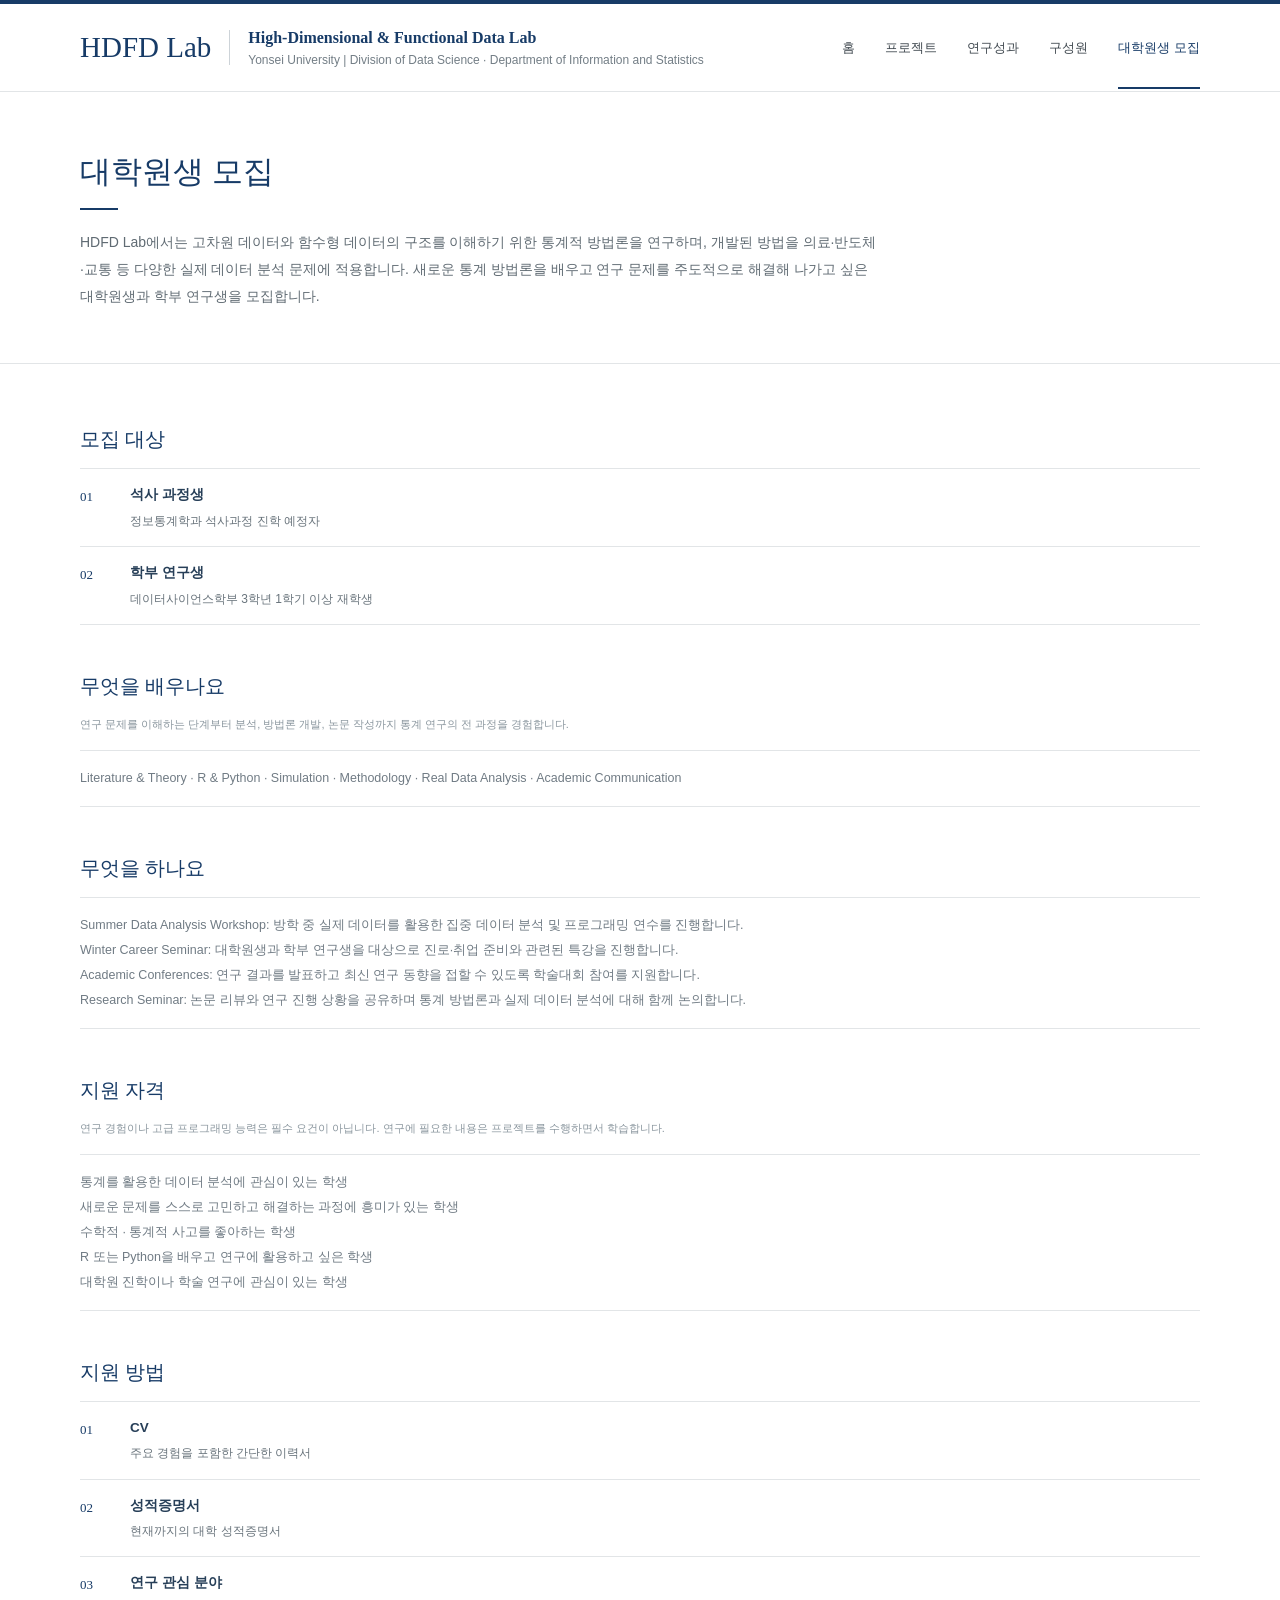
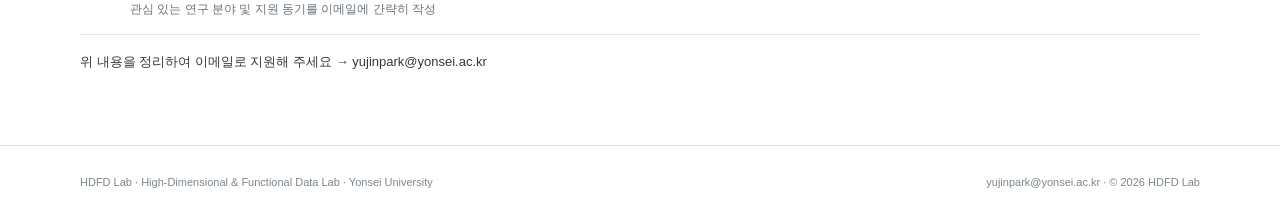
==== join.html @ 4559fbbb "Update join.html" ====
<!DOCTYPE html>
<html lang="ko">
<head>
<meta charset="UTF-8">
<meta name="viewport" content="width=device-width, initial-scale=1.0">
<title>대학원생 모집 | HDFD Lab</title>
<meta name="description" content="HDFD Lab 대학원생 및 학부 연구생 모집 안내">
<link rel="icon" href="data:image/svg+xml,%3Csvg xmlns='http://www.w3.org/2000/svg' viewBox='0 0 64 64'%3E%3Crect width='64' height='64' fill='%23173b67'/%3E%3Ctext x='32' y='41' font-family='Georgia,serif' font-size='24' fill='white' text-anchor='middle'%3EHF%3C/text%3E%3C/svg%3E">
<link rel="stylesheet" href="css/style.css">
</head>
<body>
<div class="topline"></div>

<header>
  <div class="container header-inner">
    <a class="brand" href="index.html">
      <div class="brand-name">HDFD Lab</div>
      <div class="brand-divider"></div>
      <div class="brand-detail">
        <div class="main">High-Dimensional &amp; Functional Data Lab</div>
        <div class="sub">Yonsei University | Division of Data Science · Department of Information and Statistics</div>
      </div>
    </a>
    <nav id="siteNav">
      <a href="index.html#home">홈</a>
      <a href="projects.html">프로젝트</a>
      <a href="publications.html">연구성과</a>
      <a href="people.html">구성원</a>
      <a href="join.html" class="active">대학원생 모집</a>
    </nav>
    <button class="navToggle" id="navToggle" aria-label="메뉴 열기" aria-expanded="false" aria-controls="siteNav">
      <span></span><span></span><span></span>
    </button>
  </div>
</header>

<main>

  <section class="intro">
    <div class="container">
      <h1>대학원생 모집</h1>
      <div class="rule"></div>
      <p>
        HDFD Lab에서는 고차원 데이터와 함수형 데이터의 구조를 이해하기 위한 통계적 방법론을 연구하며,
        개발된 방법을 의료·반도체·교통 등 다양한 실제 데이터 분석 문제에 적용합니다.
        새로운 통계 방법론을 배우고 연구 문제를 주도적으로 해결해 나가고 싶은 대학원생과 학부 연구생을 모집합니다.
      </p>
    </div>
  </section>

  <section>
    <div class="container">

      <div class="list-head">
        <h2 style="font-size:20px">모집 대상</h2>
      </div>
      <div class="pub-list">
        <div class="pub-row">
          <div class="num">01</div>
          <div>
            <div class="pub-title">석사 과정생</div>
            <div class="pub-meta">정보통계학과 석사과정 진학 예정자</div>
          </div>
        </div>
        <div class="pub-row">
          <div class="num">02</div>
          <div>
            <div class="pub-title">학부 연구생</div>
            <div class="pub-meta">데이터사이언스학부 3학년 1학기 이상 재학생</div>
          </div>
        </div>
      </div>

      <div class="list-head" style="margin-top:44px">
        <h2 style="font-size:20px">무엇을 배우나요</h2>
      </div>
      <div class="pub-note" style="margin-bottom:16px">연구 문제를 이해하는 단계부터 분석, 방법론 개발, 논문 작성까지 통계 연구의 전 과정을 경험합니다.</div>
      <p style="font-size:12.5px;color:var(--muted);margin:0;padding:15px 0;border-top:1px solid var(--line);border-bottom:1px solid var(--line);line-height:2">
        Literature &amp; Theory · R &amp; Python · Simulation · Methodology · Real Data Analysis · Academic Communication
      </p>

       <div class="list-head" style="margin-top:44px">
        <h2 style="font-size:20px">무엇을 하나요</h2>
      </div>
      <p style="font-size:12.5px;color:var(--muted);margin:0;padding:15px 0;border-top:1px solid var(--line);border-bottom:1px solid var(--line);line-height:2">
        Summer Data Analysis Workshop: 방학 중 실제 데이터를 활용한 집중 데이터 분석 및 프로그래밍 연수를 진행합니다.<br>
        Winter Career Seminar: 대학원생과 학부 연구생을 대상으로 진로·취업 준비와 관련된 특강을 진행합니다.<br>
        Academic Conferences: 연구 결과를 발표하고 최신 연구 동향을 접할 수 있도록 학술대회 참여를 지원합니다.<br>
        Research Seminar: 논문 리뷰와 연구 진행 상황을 공유하며 통계 방법론과 실제 데이터 분석에 대해 함께 논의합니다.<br>
      </p>

      

      <div class="list-head" style="margin-top:44px">
        <h2 style="font-size:20px">지원 자격</h2>
      </div>
      <div class="pub-note" style="margin-bottom:16px">연구 경험이나 고급 프로그래밍 능력은 필수 요건이 아닙니다. 연구에 필요한 내용은 프로젝트를 수행하면서 학습합니다.</div>
      <p style="font-size:12.5px;color:var(--muted);margin:0;padding:15px 0;border-top:1px solid var(--line);border-bottom:1px solid var(--line);line-height:2">
        통계를 활용한 데이터 분석에 관심이 있는 학생<br>
        새로운 문제를 스스로 고민하고 해결하는 과정에 흥미가 있는 학생<br>
        수학적 · 통계적 사고를 좋아하는 학생<br>
        R 또는 Python을 배우고 연구에 활용하고 싶은 학생<br>
        대학원 진학이나 학술 연구에 관심이 있는 학생
      </p>
      

      <div class="list-head" style="margin-top:44px">
        <h2 style="font-size:20px">지원 방법</h2>
      </div>
      <div class="pub-list">
        <div class="pub-row">
          <div class="num">01</div>
          <div>
            <div class="pub-title">CV</div>
            <div class="pub-meta">주요 경험을 포함한 간단한 이력서</div>
          </div>
        </div>
        <div class="pub-row">
          <div class="num">02</div>
          <div>
            <div class="pub-title">성적증명서</div>
            <div class="pub-meta">현재까지의 대학 성적증명서</div>
          </div>
        </div>
        <div class="pub-row">
          <div class="num">03</div>
          <div>
            <div class="pub-title">연구 관심 분야</div>
            <div class="pub-meta">관심 있는 연구 분야 및 지원 동기를 이메일에 간략히 작성</div>
          </div>
        </div>
      </div>
      <p style="margin-top:16px;font-size:13px">
        위 내용을 정리하여 이메일로 지원해 주세요 →
        <a href="mailto:yujinpark@yonsei.ac.kr">yujinpark@yonsei.ac.kr</a>
      </p>

    </div>
  </section>

</main>

<footer>
  <div class="container footer">
    <div>HDFD Lab · High-Dimensional &amp; Functional Data Lab · Yonsei University</div>
    <div><a href="mailto:yujinpark@yonsei.ac.kr">yujinpark@yonsei.ac.kr</a> · © 2026 HDFD Lab</div>
  </div>
</footer>

<script>
(function(){
  var toggle = document.getElementById('navToggle');
  var nav = document.getElementById('siteNav');
  toggle.addEventListener('click', function(){
    var open = nav.classList.toggle('open');
    toggle.setAttribute('aria-expanded', open ? 'true' : 'false');
  });
  nav.querySelectorAll('a').forEach(function(a){
    a.addEventListener('click', function(){
      nav.classList.remove('open');
      toggle.setAttribute('aria-expanded','false');
    });
  });
})();
</script>
</body>
</html>
---- css/style.css ----
:root{
  --navy:#173b67;
  --ink:#303840;
  --muted:#707b84;
  --line:#e2e5e7;
  --soft:#f7f8f9;
  --serif: Georgia, "Noto Serif KR", "Times New Roman", serif;
  --sans:-apple-system,BlinkMacSystemFont,"Apple SD Gothic Neo","Noto Sans KR",
          "Malgun Gothic",Arial,sans-serif;
}
*{box-sizing:border-box}
html{scroll-behavior:smooth}
body{margin:0;color:var(--ink);background:#fff;font-family:var(--sans);font-size:15px;line-height:1.7}
a{text-decoration:none;color:inherit}
.container{width:min(1120px,calc(100% - 64px));margin:0 auto}
.topline{height:4px;background:var(--navy)}

header{
  height:88px;background:#fff;border-bottom:1px solid var(--line);
  position:sticky;top:0;z-index:100
}
.header-inner{height:100%;display:flex;align-items:center;justify-content:space-between}
.brand{display:flex;align-items:center;color:var(--navy)}
.brand-name{font-family:var(--serif);font-size:29px;line-height:1;white-space:nowrap}
.brand-divider{height:35px;width:1px;background:#cdd3d8;margin:0 18px}
.brand-detail{line-height:1.35}
.brand-detail .main{font-family:var(--serif);font-size:16px;font-weight:600}
.brand-detail .sub{font-size:12px;color:#737e86;margin-top:3px}

nav{display:flex;align-items:center;gap:30px}
nav a{font-size:13px;color:#404950;padding:31px 0 27px;border-bottom:2px solid transparent;white-space:nowrap}
nav a:hover,nav a.active{color:var(--navy);border-color:var(--navy)}

.navToggle{display:none;background:none;border:0;cursor:pointer;padding:8px;margin-left:12px}
.navToggle span{display:block;width:22px;height:2px;background:var(--navy);margin:5px 0;transition:transform .2s,opacity .2s}
.navToggle[aria-expanded="true"] span:nth-child(1){transform:translateY(7px) rotate(45deg)}
.navToggle[aria-expanded="true"] span:nth-child(2){opacity:0}
.navToggle[aria-expanded="true"] span:nth-child(3){transform:translateY(-7px) rotate(-45deg)}

.hero-image{width:100%;height:445px;overflow:hidden;background:#e9eef2}
.hero-image img{width:100%;height:100%;object-fit:cover;object-position:center 52%;display:block}

.intro{padding:58px 0 54px;border-bottom:1px solid var(--line)}
.intro h1{
  font-family:var(--serif);font-size:31px;line-height:1.4;font-weight:400;
  color:var(--navy);margin:0 0 15px
}
.rule{width:38px;height:2px;background:var(--navy);margin:0 0 19px}
.intro p{max-width:800px;font-size:14px;color:#606b73;margin:0;line-height:1.9}

section{padding:58px 0;border-bottom:1px solid var(--line)}
.section-head{text-align:left;margin-bottom:37px}
.section-head h2{font-family:var(--serif);font-size:27px;font-weight:400;color:var(--navy);margin:0 0 9px}
.section-head .small-rule{width:35px;height:2px;background:var(--navy);margin:0 0 13px}
.section-head p{font-size:13px;color:var(--muted);margin:0}

.research-grid{display:grid;grid-template-columns:repeat(4,1fr)}
.research{
  padding:7px 27px 5px 0;margin-right:25px;border-right:1px solid var(--line);
}
.research:last-child{border-right:0;margin-right:0}
.research .num{font-family:Georgia,serif;color:var(--navy);font-size:13px}
.research h3{font-size:17px;font-weight:600;color:#273f58;margin:10px 0 12px}
.research ul{list-style:none;padding:0;margin:0}
.research li{font-size:11.8px;color:#68737b;margin:4px 0}
.research li:before{content:"·";color:#8a969e;margin-right:7px}

.featured{background:var(--soft)}
.featured-grid{display:grid;grid-template-columns:1fr 1fr;gap:65px}
.list-head{display:flex;justify-content:space-between;align-items:end;margin-bottom:12px}
.list-head h2{font-family:var(--serif);font-weight:400;font-size:24px;color:var(--navy);margin:0}
.more{font-size:12px;color:#68737b}
.news,.projects{border-top:1px solid var(--line)}
.news-row{
  display:grid;grid-template-columns:82px 1fr;gap:17px;padding:13px 0;border-bottom:1px solid var(--line)
}
.news-row .date{font-family:Georgia,serif;color:var(--navy);font-size:12px}
.news-row .text{font-size:12.5px;color:#414a51}
.project-row{
  display:grid;grid-template-columns:60px 1fr;gap:14px;padding:12px 0;border-bottom:1px solid var(--line);align-items:center
}
.project-thumb{width:60px;height:43px;background:#e8ecef;overflow:hidden}
.project-thumb span{display:block;width:100%;height:100%;background:linear-gradient(135deg,#d7dee3,#f1f3f4)}
.project-title{font-size:12.5px;color:#414a51}
.project-year{font-size:11px;color:#7b858c;margin-top:2px}

.pub-list{border-top:1px solid var(--line)}
.pub-row{display:grid;grid-template-columns:34px 1fr;gap:16px;padding:15px 0;border-bottom:1px solid var(--line)}
.pub-row .num{font-family:Georgia,serif;color:var(--navy);font-size:13px;padding-top:2px}
.pub-row .pub-title{font-size:13.5px;color:#273f58;font-weight:600;line-height:1.6}
.pub-row .pub-meta{font-size:12px;color:#68737b;margin-top:5px}
.pub-row .pub-meta strong{color:var(--navy);font-weight:600}
.pub-list.muted .pub-title{color:#4c5760}
.pub-note{font-size:11px;color:#8a969e;margin-top:10px}

.proj-list{border-top:1px solid var(--line);max-width:760px}
.proj-row{display:grid;grid-template-columns:96px 1fr;gap:16px;padding:16px 0;border-bottom:1px solid var(--line)}
.proj-row .yr{font-family:Georgia,serif;color:var(--navy);font-size:13px;padding-top:2px;white-space:nowrap}
.proj-row .proj-title{font-size:13.5px;color:#273f58;font-weight:600;line-height:1.6}
.proj-row .proj-meta{font-size:12px;color:#68737b;margin-top:5px}

.people{display:grid;grid-template-columns:1fr 1fr;gap:70px;align-items:start}
.person{display:grid;grid-template-columns:135px 1fr;gap:25px}
.person-photo{width:135px;height:165px;background:#eef1f3;border:1px solid var(--line);display:flex;align-items:center;justify-content:center;color:#879198;font-size:11px;text-align:center;overflow:hidden}
.person-photo img{width:100%;height:100%;object-fit:cover;display:block}
.person h3{font-family:var(--serif);font-size:24px;font-weight:400;color:var(--navy);margin:0 0 4px}
.person .position{font-size:12px;color:var(--muted);margin-bottom:18px}
.person p{font-size:12.5px;margin:5px 0}
.member-list{border-top:1px solid var(--line)}
.member{display:flex;justify-content:space-between;padding:12px 0;border-bottom:1px solid var(--line);font-size:12.5px}
.member span{color:var(--muted)}

.life{background:#fafafa}
.life-grid{display:grid;grid-template-columns:repeat(4,1fr)}
.life-item{padding:5px 24px 5px 0;margin-right:24px;border-right:1px solid var(--line)}
.life-item:last-child{border:0;margin-right:0}
.life-item h3{font-family:var(--serif);font-weight:400;font-size:18px;color:var(--navy);margin:0 0 6px}
.life-item p{font-size:12px;color:var(--muted);margin:0}

.join{background:var(--navy);color:white;border-bottom:0}
.join-grid{display:grid;grid-template-columns:1.1fr .9fr;gap:80px}
.join .eyebrow{font-size:11px;letter-spacing:.12em;text-transform:uppercase;color:#b9c7d3}
.join h2{font-family:var(--serif);font-size:22px;line-height:1.4;font-weight:400;margin:8px 0 13px}
.join p{font-size:13px;color:#c7d0d8;margin:0;max-width:520px}
.join-info{border-left:1px solid rgba(255,255,255,.35);padding-left:28px}
.join-info div{font-size:12.5px;padding:8px 0;border-bottom:1px solid rgba(255,255,255,.12)}
.join-info .email{margin-top:12px;color:#fff}
.join-info a{color:#fff}

footer{padding:27px 0;color:#7c878e;font-size:11px}
.footer{display:flex;justify-content:space-between;gap:25px}

@media(max-width:900px){
  .container{width:min(100% - 42px,1120px)}
  nav{gap:15px}
  .research-grid{grid-template-columns:1fr 1fr}
  .research:nth-child(2){border-right:0;margin-right:0}
  .research:nth-child(n+3){border-top:1px solid var(--line);padding-top:23px;margin-top:20px}
  .featured-grid,.people,.join-grid{grid-template-columns:1fr;gap:45px}
  .life-grid{grid-template-columns:1fr 1fr}
  .life-item:nth-child(2){border-right:0;margin-right:0}
}
@media(max-width:680px){
  header{height:auto}
  .header-inner{padding:16px 0;align-items:flex-start}
  .brand-divider,.brand-detail{display:none}
  .brand-name{font-size:25px}
  .navToggle{display:block}
  nav{
    display:none;position:fixed;top:0;left:0;right:0;bottom:0;
    background:#fff;flex-direction:column;align-items:stretch;gap:0;
    padding:90px 24px 24px;z-index:99;overflow-y:auto
  }
  nav.open{display:flex}
  nav a{padding:16px 0;border-bottom:1px solid var(--line);font-size:15px}
  .hero-image{height:300px}
  .intro{padding:42px 0}
  .intro h1{font-size:27px}
  .research-grid,.life-grid{grid-template-columns:1fr}
  .research,.life-item{border-right:0!important;margin-right:0;padding:20px 0;border-top:1px solid var(--line)}
  .research:first-child,.life-item:first-child{border-top:0}
  .person{grid-template-columns:105px 1fr}
  .person-photo{width:105px;height:135px}
  .footer{display:block}
}
/* =========================================================
   JOIN PAGE
========================================================= */

.join-page-hero{
  padding:78px 0 72px;
  background:#fff;
}

.join-page-eyebrow{
  font-size:11px;
  letter-spacing:.14em;
  text-transform:uppercase;
  color:var(--navy);
  margin-bottom:13px;
}

.join-page-hero h1{
  font-family:var(--serif);
  font-size:34px;
  line-height:1.45;
  font-weight:400;
  color:var(--navy);
  margin:0;
}

.join-page-rule{
  width:40px;
  height:2px;
  background:var(--navy);
  margin:22px 0 20px;
}

.join-page-hero p{
  max-width:820px;
  margin:0;
  font-size:14px;
  line-height:1.95;
  color:#606b73;
}


/* ---------------------------------------------------------
   COMMON
--------------------------------------------------------- */

.join-page-section{
  background:#fff;
}


/* ---------------------------------------------------------
   RESEARCH OPPORTUNITIES
--------------------------------------------------------- */

.join-research-grid{
  display:grid;
  grid-template-columns:repeat(4,1fr);
}

.join-research-item{
  padding:5px 28px 5px 0;
  margin-right:28px;
  border-right:1px solid var(--line);
}

.join-research-item:last-child{
  border-right:0;
  margin-right:0;
}

.join-research-item .num{
  font-family:Georgia,serif;
  font-size:13px;
  color:var(--navy);
}

.join-research-item h3{
  margin:10px 0 12px;
  font-size:16px;
  line-height:1.45;
  font-weight:600;
  color:#273f58;
}

.join-research-item p{
  margin:0;
  font-size:12px;
  line-height:1.8;
  color:#68737b;
}


/* ---------------------------------------------------------
   WHAT YOU WILL LEARN
--------------------------------------------------------- */

.join-learning{
  background:var(--soft);
}

.join-learning-grid{
  display:grid;
  grid-template-columns:repeat(3,1fr);
  column-gap:45px;
  row-gap:28px;
}

.join-learning-item{
  border-top:1px solid #d8dde1;
  padding-top:17px;
}

.join-learning-item h3{
  margin:0 0 7px;
  font-family:var(--serif);
  font-size:17px;
  font-weight:400;
  color:var(--navy);
}

.join-learning-item p{
  margin:0;
  font-size:12px;
  line-height:1.8;
  color:#68737b;
}


/* ---------------------------------------------------------
   STUDENTS / POSITIONS
--------------------------------------------------------- */

.join-candidate-grid{
  display:grid;
  grid-template-columns:1fr 1fr;
  gap:85px;
}

.join-check-list{
  list-style:none;
  margin:0;
  padding:0;
  border-top:1px solid var(--line);
}

.join-check-list li{
  position:relative;
  padding:11px 0 11px 20px;
  border-bottom:1px solid var(--line);
  font-size:12.5px;
  color:#4f5961;
}

.join-check-list li:before{
  content:"—";
  position:absolute;
  left:0;
  color:var(--navy);
}

.join-note{
  margin:18px 0 0;
  padding-left:15px;
  border-left:2px solid #bcc8d2;
  font-size:11.5px;
  line-height:1.8;
  color:#78838b;
}

.join-position{
  padding:17px 0 20px;
  border-top:1px solid var(--line);
}

.join-position:last-child{
  border-bottom:1px solid var(--line);
}

.join-position-label{
  font-family:Georgia,serif;
  font-size:11px;
  color:var(--navy);
  letter-spacing:.04em;
}

.join-position h3{
  margin:4px 0 2px;
  font-size:15px;
  color:#334b61;
}

.join-position p{
  margin:0;
  font-size:12px;
  color:var(--muted);
}


/* ---------------------------------------------------------
   HOW TO APPLY
--------------------------------------------------------- */

.join-page-apply{
  background:var(--navy);
  color:#fff;
  border-bottom:0;
  padding:65px 0;
}

.join-page-apply-grid{
  display:grid;
  grid-template-columns:1.05fr .95fr;
  gap:85px;
  align-items:start;
}

.join-page-eyebrow.light{
  color:#b9c7d3;
}

.join-page-apply h2{
  margin:8px 0 15px;
  font-family:var(--serif);
  font-size:23px;
  line-height:1.5;
  font-weight:400;
  color:#fff;
}

.join-page-apply > .container > div:first-child > p{
  max-width:520px;
  margin:0;
  font-size:12.5px;
  line-height:1.9;
  color:#c7d0d8;
}

.join-apply-info{
  border-left:1px solid rgba(255,255,255,.32);
  padding-left:30px;
}

.join-apply-row{
  display:grid;
  grid-template-columns:28px 1fr;
  gap:12px;
  padding:10px 0;
  border-bottom:1px solid rgba(255,255,255,.12);
}

.join-apply-row > span{
  font-family:Georgia,serif;
  font-size:11px;
  color:#aebdca;
}

.join-apply-row strong{
  display:block;
  font-size:12.5px;
  font-weight:600;
  color:#fff;
}

.join-apply-row p{
  margin:2px 0 0;
  font-size:11.5px;
  line-height:1.6;
  color:#bbc7d1;
}

.join-email-button{
  display:inline-block;
  margin-top:25px;
  padding:10px 17px;
  border:1px solid rgba(255,255,255,.6);
  font-size:12px;
  color:#fff;
  transition:background .2s,color .2s;
}

.join-email-button:hover{
  background:#fff;
  color:var(--navy);
}


/* =========================================================
   JOIN PAGE RESPONSIVE
========================================================= */

@media(max-width:900px){

  .join-research-grid{
    grid-template-columns:1fr 1fr;
  }

  .join-research-item{
    padding:20px 25px 20px 0;
  }

  .join-research-item:nth-child(2){
    border-right:0;
    margin-right:0;
  }

  .join-research-item:nth-child(n+3){
    border-top:1px solid var(--line);
  }

  .join-learning-grid{
    grid-template-columns:1fr 1fr;
  }

  .join-candidate-grid,
  .join-page-apply-grid{
    grid-template-columns:1fr;
    gap:50px;
  }

}


@media(max-width:680px){

  .join-page-hero{
    padding:52px 0 48px;
  }

  .join-page-hero h1{
    font-size:27px;
  }

  .join-page-hero h1 br{
    display:none;
  }

  .join-research-grid,
  .join-learning-grid{
    grid-template-columns:1fr;
  }

  .join-research-item{
    margin:0;
    padding:20px 0;
    border-right:0;
    border-top:1px solid var(--line);
  }

  .join-research-item:first-child{
    border-top:0;
    padding-top:0;
  }

  .join-learning-grid{
    row-gap:22px;
  }

  .join-candidate-grid{
    gap:55px;
  }

  .join-page-apply{
    padding:52px 0;
  }

  .join-page-apply-grid{
    gap:38px;
  }

  .join-apply-info{
    border-left:0;
    border-top:1px solid rgba(255,255,255,.32);
    padding-left:0;
    padding-top:18px;
  }

}
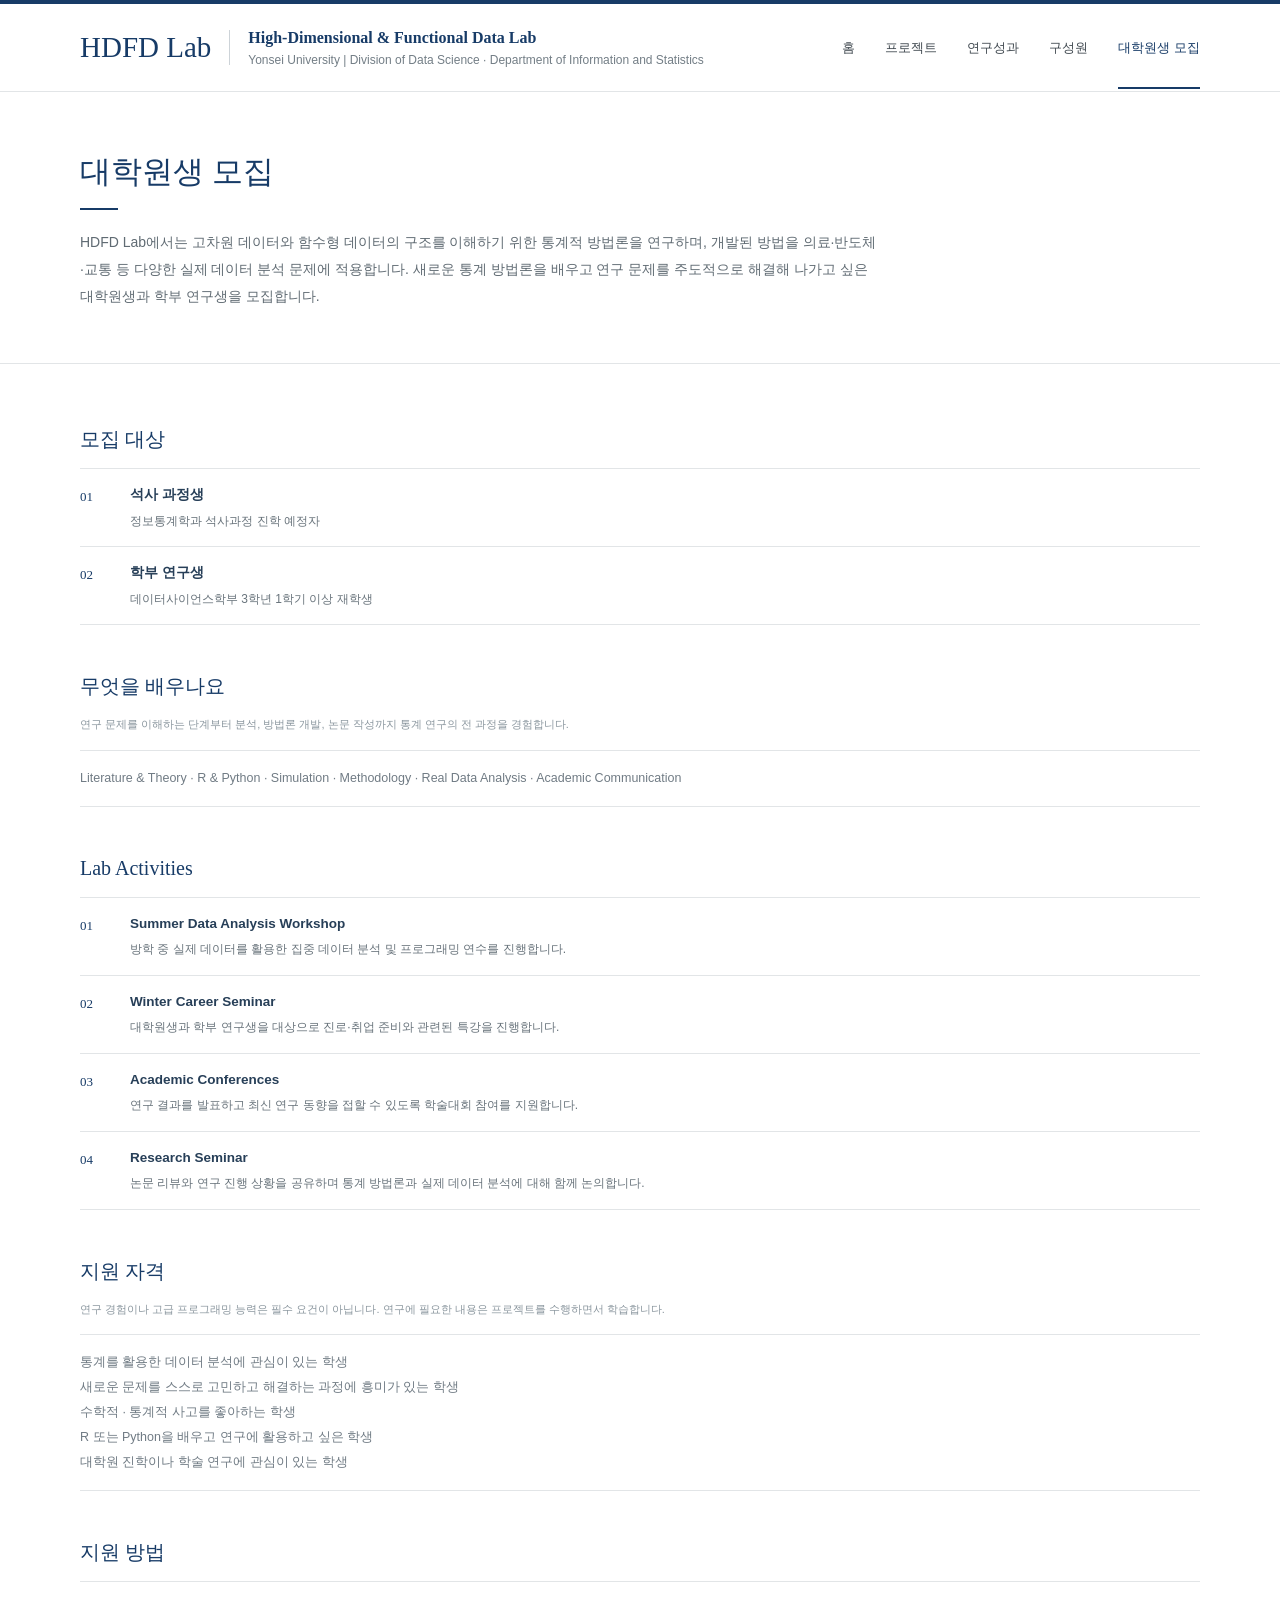
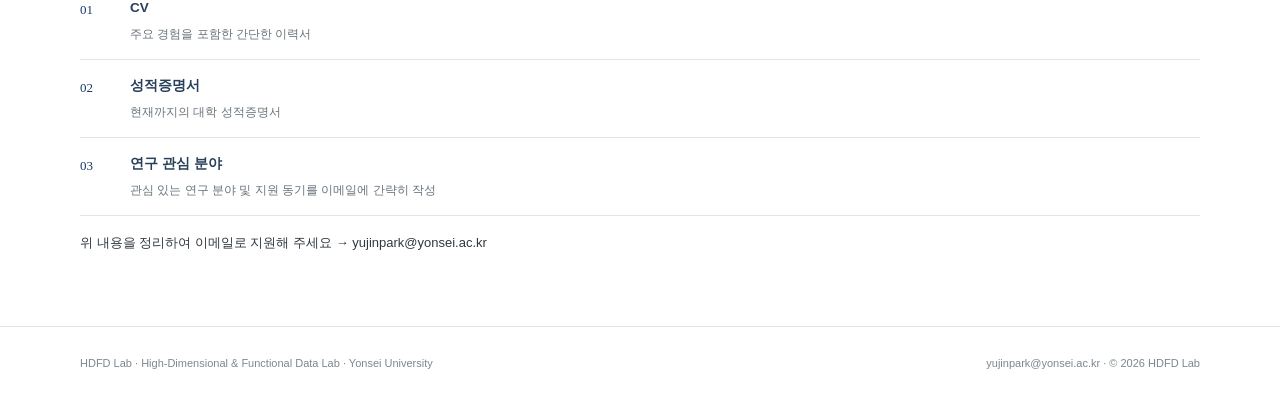
==== commit 55563c8c: "Update join.html" ====
--- a/join.html
+++ b/join.html
@@ -80,14 +80,38 @@
       </p>
 
        <div class="list-head" style="margin-top:44px">
-        <h2 style="font-size:20px">무엇을 하나요</h2>
+        <h2 style="font-size:20px">Lab Activities</h2>
       </div>
-      <p style="font-size:12.5px;color:var(--muted);margin:0;padding:15px 0;border-top:1px solid var(--line);border-bottom:1px solid var(--line);line-height:2">
-        Summer Data Analysis Workshop: 방학 중 실제 데이터를 활용한 집중 데이터 분석 및 프로그래밍 연수를 진행합니다.<br>
-        Winter Career Seminar: 대학원생과 학부 연구생을 대상으로 진로·취업 준비와 관련된 특강을 진행합니다.<br>
-        Academic Conferences: 연구 결과를 발표하고 최신 연구 동향을 접할 수 있도록 학술대회 참여를 지원합니다.<br>
-        Research Seminar: 논문 리뷰와 연구 진행 상황을 공유하며 통계 방법론과 실제 데이터 분석에 대해 함께 논의합니다.<br>
-      </p>
+      <div class="pub-list">
+        <div class="pub-row">
+          <div class="num">01</div>
+          <div>
+            <div class="pub-title">Summer Data Analysis Workshop</div>
+            <div class="pub-meta">방학 중 실제 데이터를 활용한 집중 데이터 분석 및 프로그래밍 연수를 진행합니다.</div>
+          </div>
+        </div>
+        <div class="pub-row">
+          <div class="num">02</div>
+          <div>
+            <div class="pub-title">Winter Career Seminar</div>
+            <div class="pub-meta">대학원생과 학부 연구생을 대상으로 진로·취업 준비와 관련된 특강을 진행합니다.</div>
+          </div>
+        </div>
+        <div class="pub-row">
+          <div class="num">03</div>
+          <div>
+            <div class="pub-title">Academic Conferences</div>
+            <div class="pub-meta">연구 결과를 발표하고 최신 연구 동향을 접할 수 있도록 학술대회 참여를 지원합니다.</div>
+          </div>
+        </div>
+        <div class="pub-row">
+          <div class="num">04</div>
+          <div>
+            <div class="pub-title">Research Seminar</div>
+            <div class="pub-meta">논문 리뷰와 연구 진행 상황을 공유하며 통계 방법론과 실제 데이터 분석에 대해 함께 논의합니다.</div>
+          </div>
+        </div>
+      </div>
 
       
 
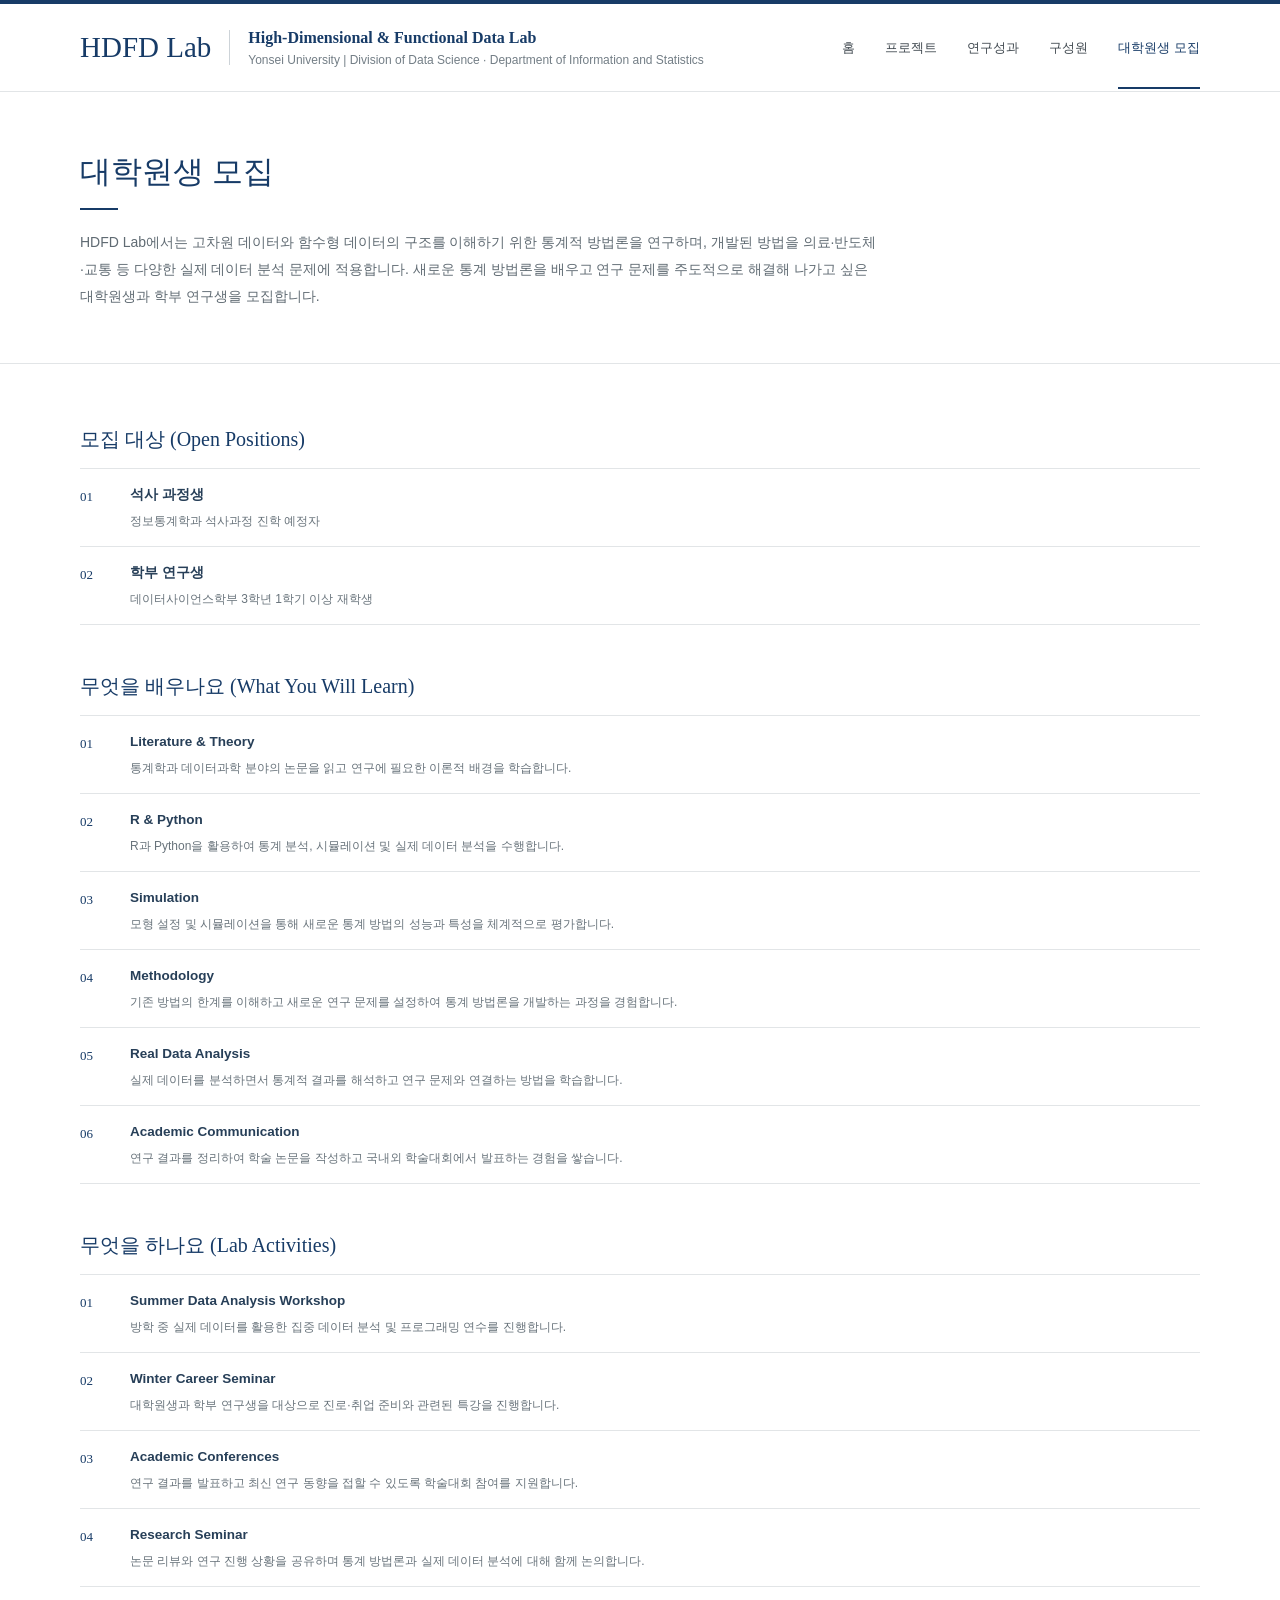
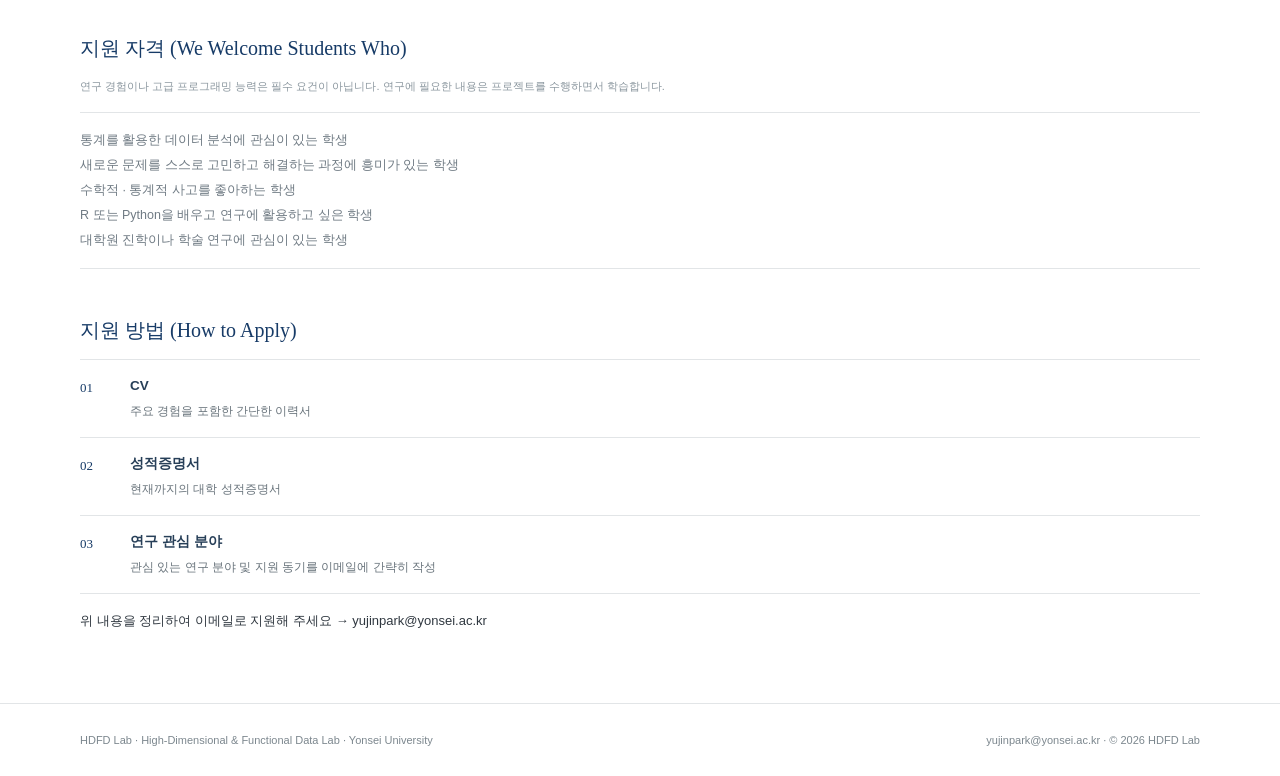
==== commit 3f0d8e8e: "Update join.html" ====
--- a/join.html
+++ b/join.html
@@ -52,7 +52,7 @@
     <div class="container">
 
       <div class="list-head">
-        <h2 style="font-size:20px">모집 대상</h2>
+        <h2 style="font-size:20px">모집 대상 (Open Positions)</h2>
       </div>
       <div class="pub-list">
         <div class="pub-row">
@@ -72,15 +72,55 @@
       </div>
 
       <div class="list-head" style="margin-top:44px">
-        <h2 style="font-size:20px">무엇을 배우나요</h2>
-      </div>
-      <div class="pub-note" style="margin-bottom:16px">연구 문제를 이해하는 단계부터 분석, 방법론 개발, 논문 작성까지 통계 연구의 전 과정을 경험합니다.</div>
-      <p style="font-size:12.5px;color:var(--muted);margin:0;padding:15px 0;border-top:1px solid var(--line);border-bottom:1px solid var(--line);line-height:2">
-        Literature &amp; Theory · R &amp; Python · Simulation · Methodology · Real Data Analysis · Academic Communication
-      </p>
+        <h2 style="font-size:20px">무엇을 배우나요 (What You Will Learn)</h2>
+      </div>
+      <div class="pub-list">
+        <div class="pub-row">
+          <div class="num">01</div>
+          <div>
+            <div class="pub-title">Literature &amp; Theory</div>
+            <div class="pub-meta">통계학과 데이터과학 분야의 논문을 읽고 연구에 필요한 이론적 배경을 학습합니다.</div>
+          </div>
+        </div>
+        <div class="pub-row">
+          <div class="num">02</div>
+          <div>
+            <div class="pub-title">R &amp; Python</div>
+            <div class="pub-meta">R과 Python을 활용하여 통계 분석, 시뮬레이션 및 실제 데이터 분석을 수행합니다.</div>
+          </div>
+        </div>
+        <div class="pub-row">
+          <div class="num">03</div>
+          <div>
+            <div class="pub-title">Simulation</div>
+            <div class="pub-meta">모형 설정 및 시뮬레이션을 통해 새로운 통계 방법의 성능과 특성을 체계적으로 평가합니다.</div>
+          </div>
+        </div>
+        <div class="pub-row">
+          <div class="num">04</div>
+          <div>
+            <div class="pub-title">Methodology</div>
+            <div class="pub-meta">기존 방법의 한계를 이해하고 새로운 연구 문제를 설정하여 통계 방법론을 개발하는 과정을 경험합니다.</div>
+          </div>
+        </div>
+        <div class="pub-row">
+          <div class="num">05</div>
+          <div>
+            <div class="pub-title">Real Data Analysis</div>
+            <div class="pub-meta">실제 데이터를 분석하면서 통계적 결과를 해석하고 연구 문제와 연결하는 방법을 학습합니다.</div>
+          </div>
+        </div>
+        <div class="pub-row">
+          <div class="num">06</div>
+          <div>
+            <div class="pub-title">Academic Communication</div>
+            <div class="pub-meta">연구 결과를 정리하여 학술 논문을 작성하고 국내외 학술대회에서 발표하는 경험을 쌓습니다.</div>
+          </div>
+        </div>
+      </div>
 
        <div class="list-head" style="margin-top:44px">
-        <h2 style="font-size:20px">Lab Activities</h2>
+        <h2 style="font-size:20px">무엇을 하나요 (Lab Activities)</h2>
       </div>
       <div class="pub-list">
         <div class="pub-row">
@@ -116,7 +156,7 @@
       
 
       <div class="list-head" style="margin-top:44px">
-        <h2 style="font-size:20px">지원 자격</h2>
+        <h2 style="font-size:20px">지원 자격 (We Welcome Students Who)</h2>
       </div>
       <div class="pub-note" style="margin-bottom:16px">연구 경험이나 고급 프로그래밍 능력은 필수 요건이 아닙니다. 연구에 필요한 내용은 프로젝트를 수행하면서 학습합니다.</div>
       <p style="font-size:12.5px;color:var(--muted);margin:0;padding:15px 0;border-top:1px solid var(--line);border-bottom:1px solid var(--line);line-height:2">
@@ -129,7 +169,7 @@
       
 
       <div class="list-head" style="margin-top:44px">
-        <h2 style="font-size:20px">지원 방법</h2>
+        <h2 style="font-size:20px">지원 방법 (How to Apply)</h2>
       </div>
       <div class="pub-list">
         <div class="pub-row">
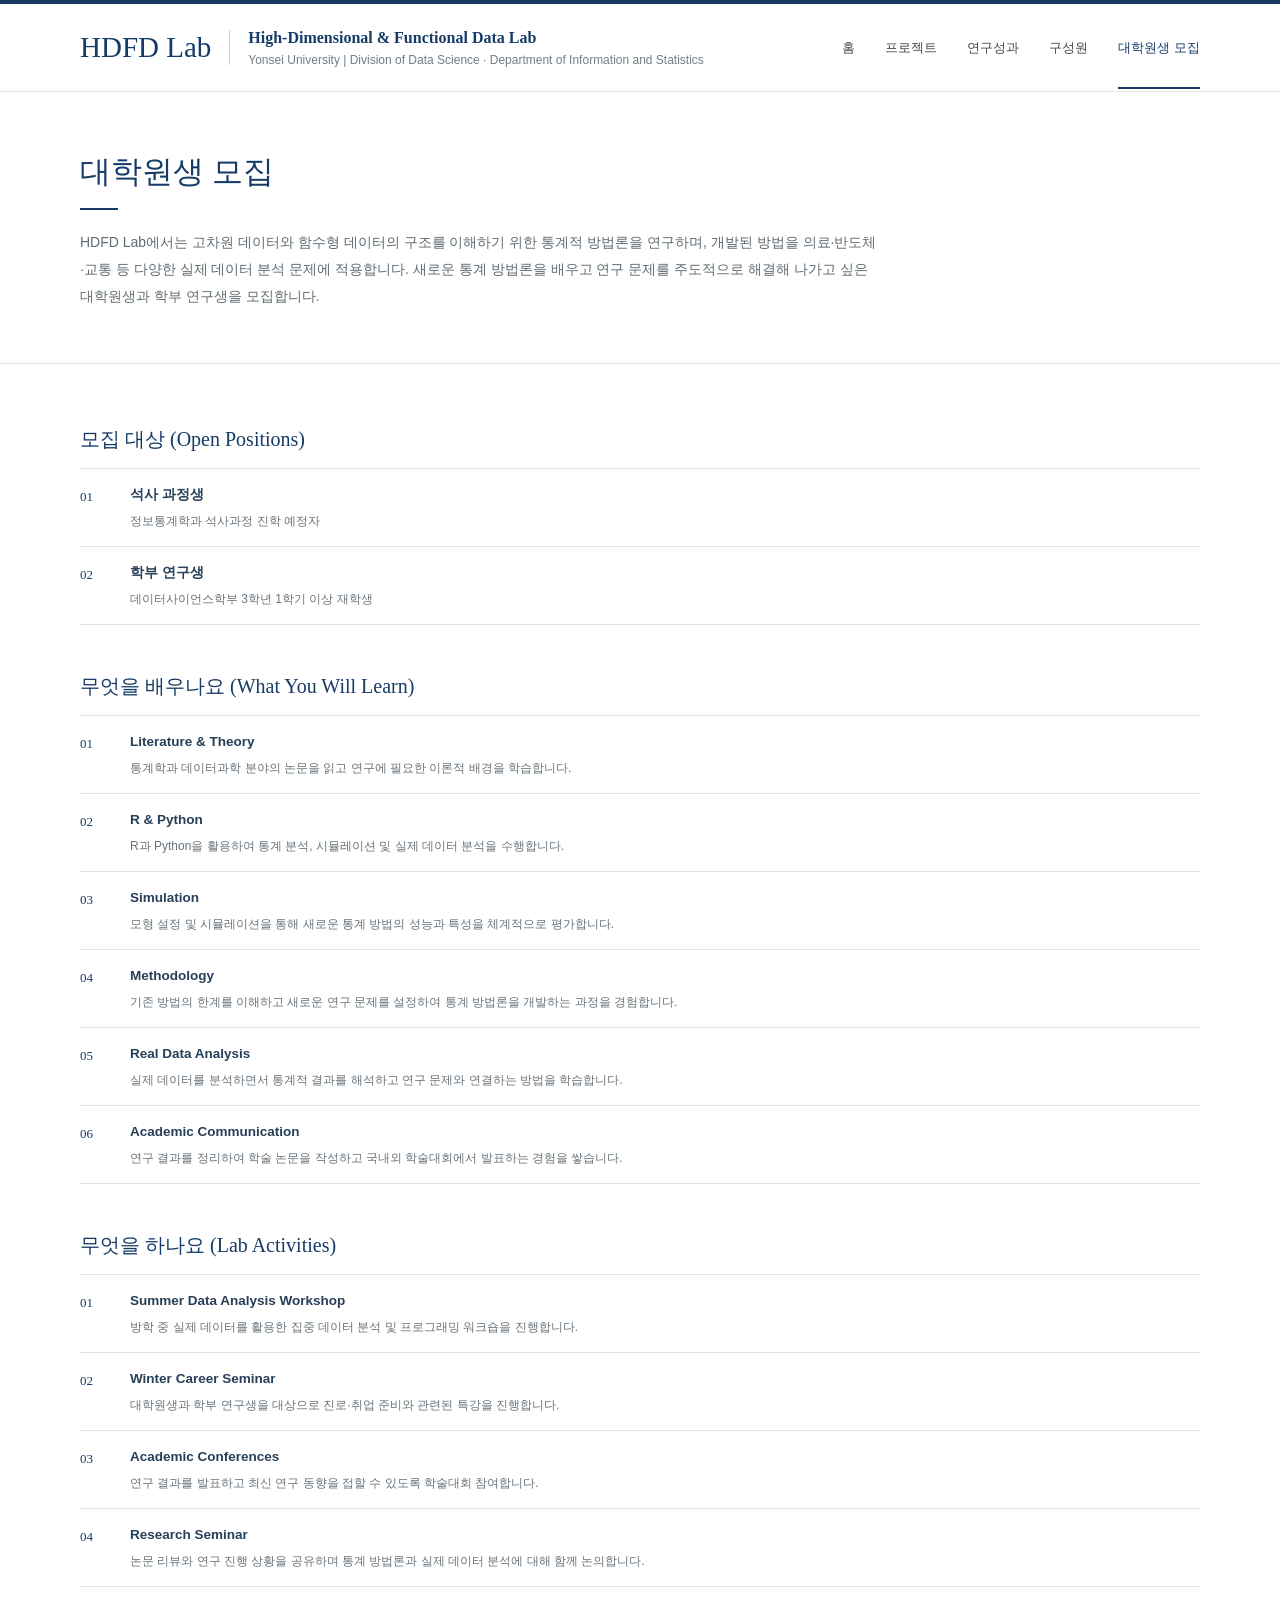
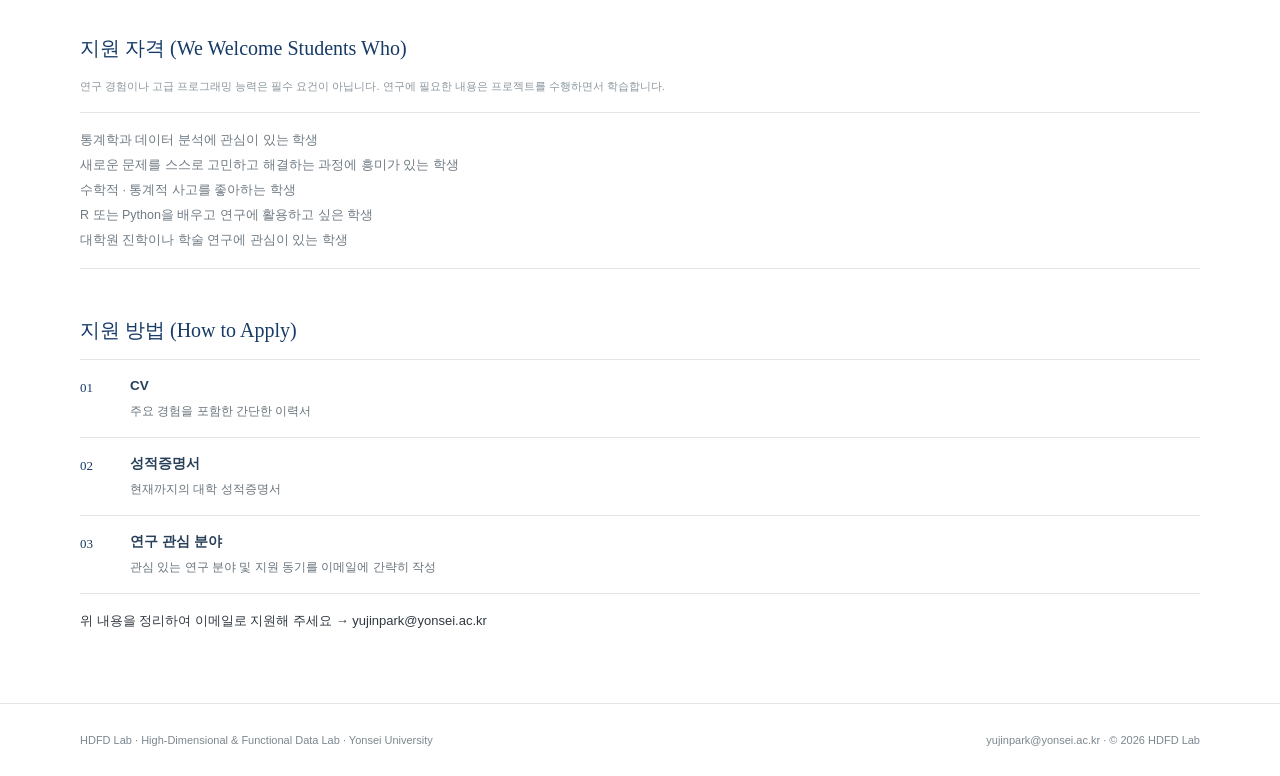
==== commit b9e886b9: "Update join.html" ====
--- a/join.html
+++ b/join.html
@@ -127,7 +127,7 @@
           <div class="num">01</div>
           <div>
             <div class="pub-title">Summer Data Analysis Workshop</div>
-            <div class="pub-meta">방학 중 실제 데이터를 활용한 집중 데이터 분석 및 프로그래밍 연수를 진행합니다.</div>
+            <div class="pub-meta">방학 중 실제 데이터를 활용한 집중 데이터 분석 및 프로그래밍 워크숍을 진행합니다.</div>
           </div>
         </div>
         <div class="pub-row">
@@ -141,7 +141,7 @@
           <div class="num">03</div>
           <div>
             <div class="pub-title">Academic Conferences</div>
-            <div class="pub-meta">연구 결과를 발표하고 최신 연구 동향을 접할 수 있도록 학술대회 참여를 지원합니다.</div>
+            <div class="pub-meta">연구 결과를 발표하고 최신 연구 동향을 접할 수 있도록 학술대회 참여합니다.</div>
           </div>
         </div>
         <div class="pub-row">
@@ -160,7 +160,7 @@
       </div>
       <div class="pub-note" style="margin-bottom:16px">연구 경험이나 고급 프로그래밍 능력은 필수 요건이 아닙니다. 연구에 필요한 내용은 프로젝트를 수행하면서 학습합니다.</div>
       <p style="font-size:12.5px;color:var(--muted);margin:0;padding:15px 0;border-top:1px solid var(--line);border-bottom:1px solid var(--line);line-height:2">
-        통계를 활용한 데이터 분석에 관심이 있는 학생<br>
+        통계학과 데이터 분석에 관심이 있는 학생<br>
         새로운 문제를 스스로 고민하고 해결하는 과정에 흥미가 있는 학생<br>
         수학적 · 통계적 사고를 좋아하는 학생<br>
         R 또는 Python을 배우고 연구에 활용하고 싶은 학생<br>
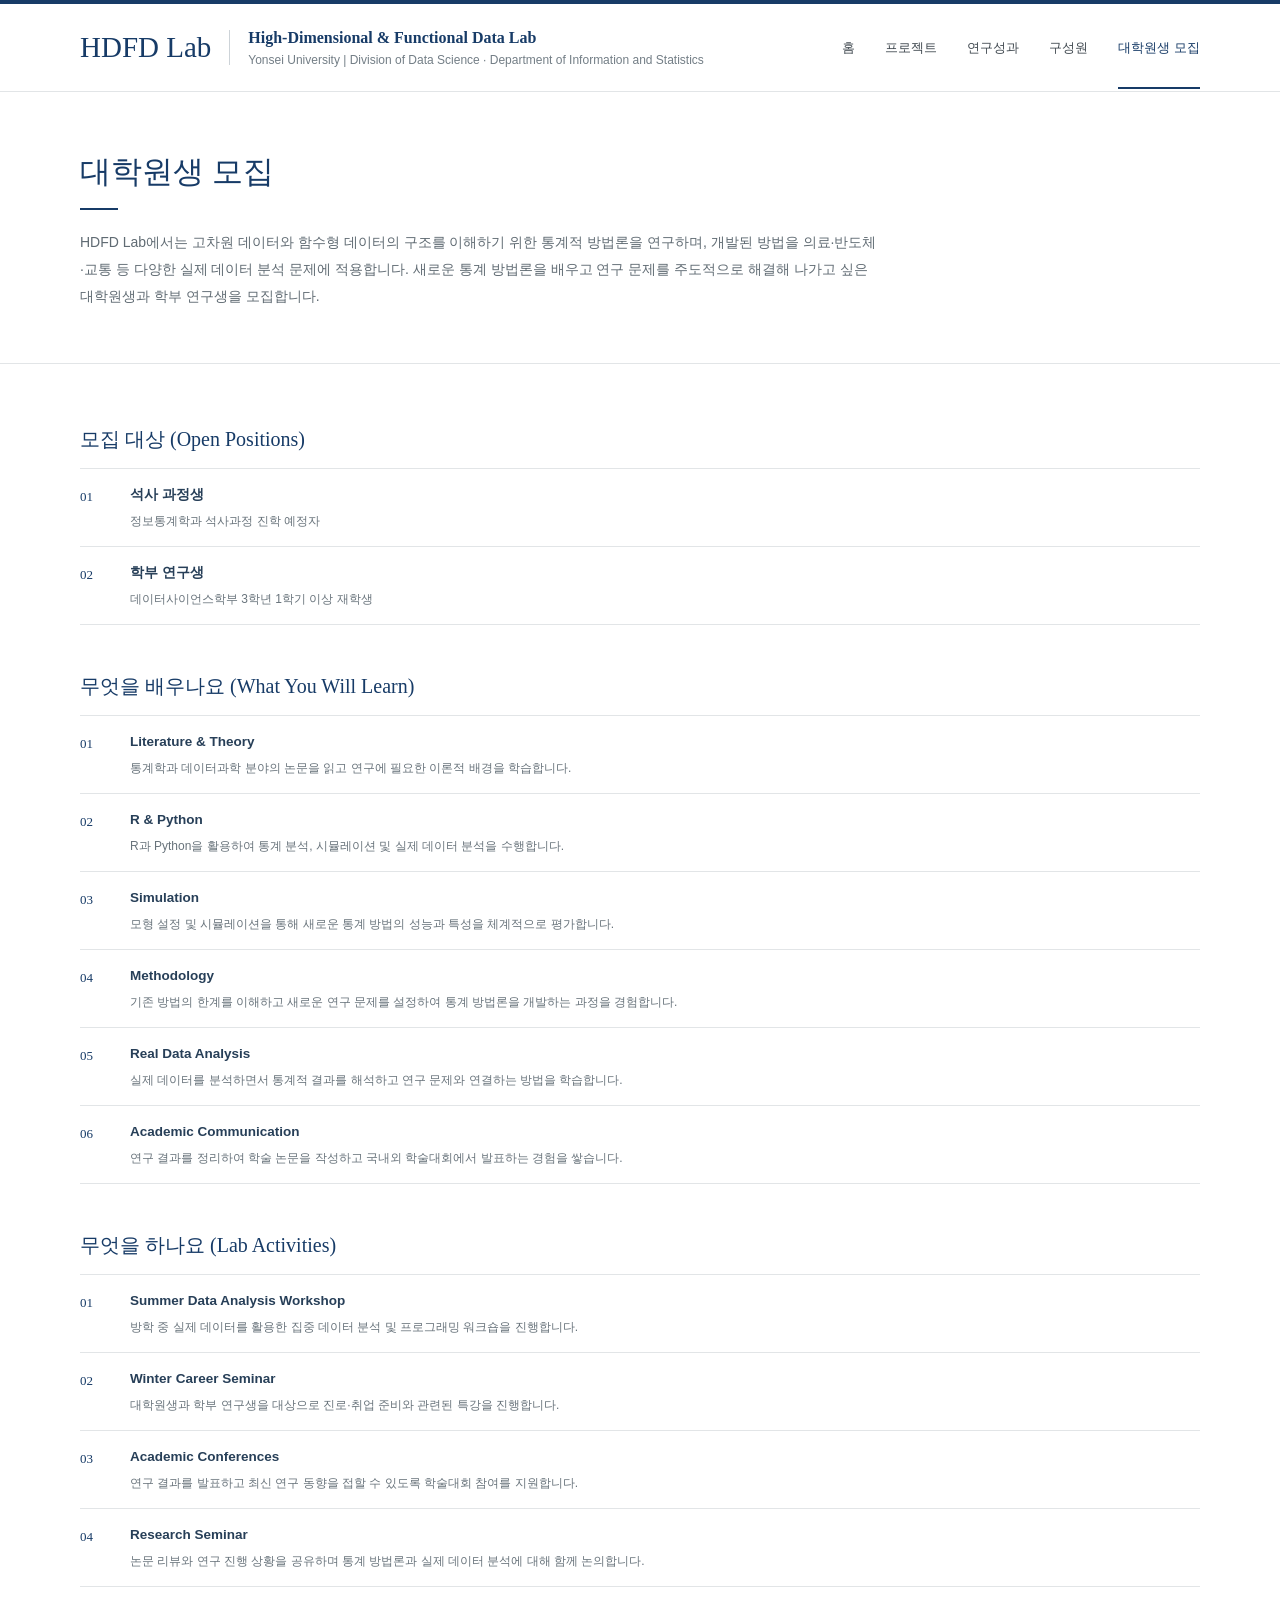
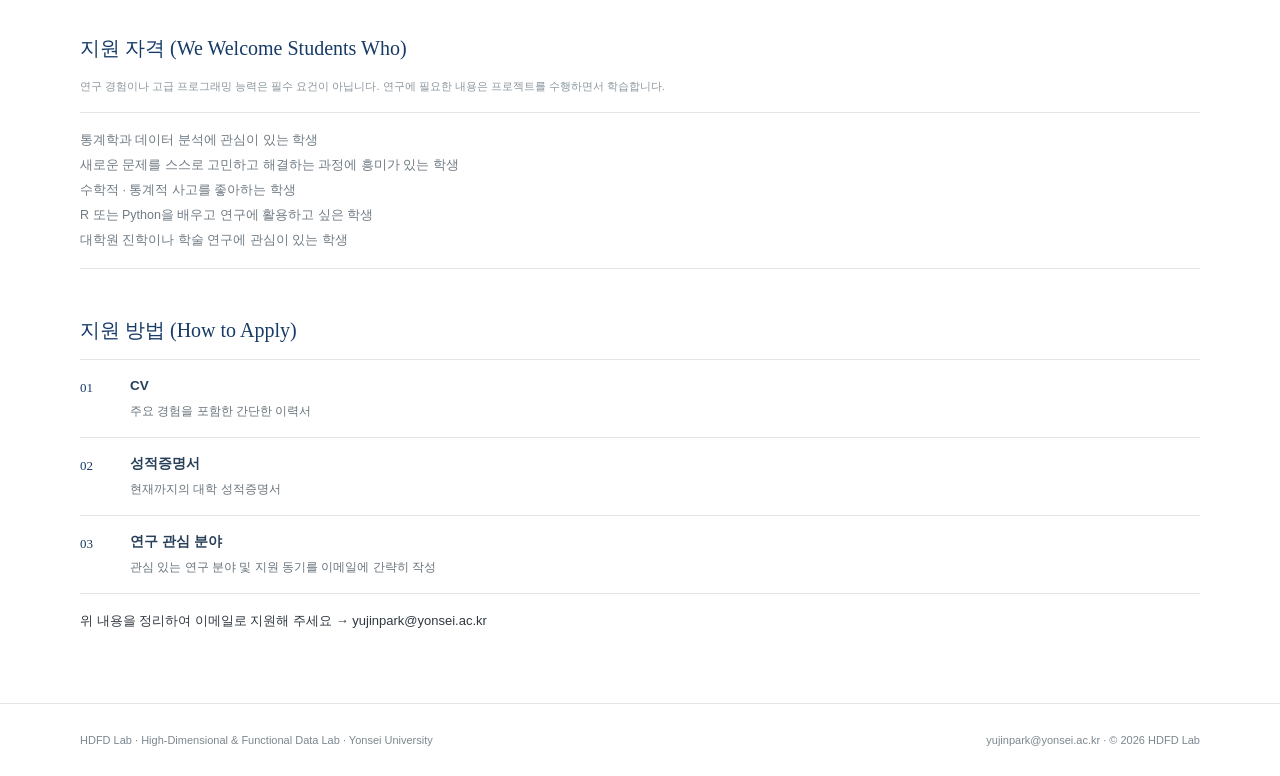
==== commit f5d1797d: "Update join.html" ====
--- a/join.html
+++ b/join.html
@@ -141,7 +141,7 @@
           <div class="num">03</div>
           <div>
             <div class="pub-title">Academic Conferences</div>
-            <div class="pub-meta">연구 결과를 발표하고 최신 연구 동향을 접할 수 있도록 학술대회 참여합니다.</div>
+            <div class="pub-meta">연구 결과를 발표하고 최신 연구 동향을 접할 수 있도록 학술대회 참여를 지원합니다.</div>
           </div>
         </div>
         <div class="pub-row">
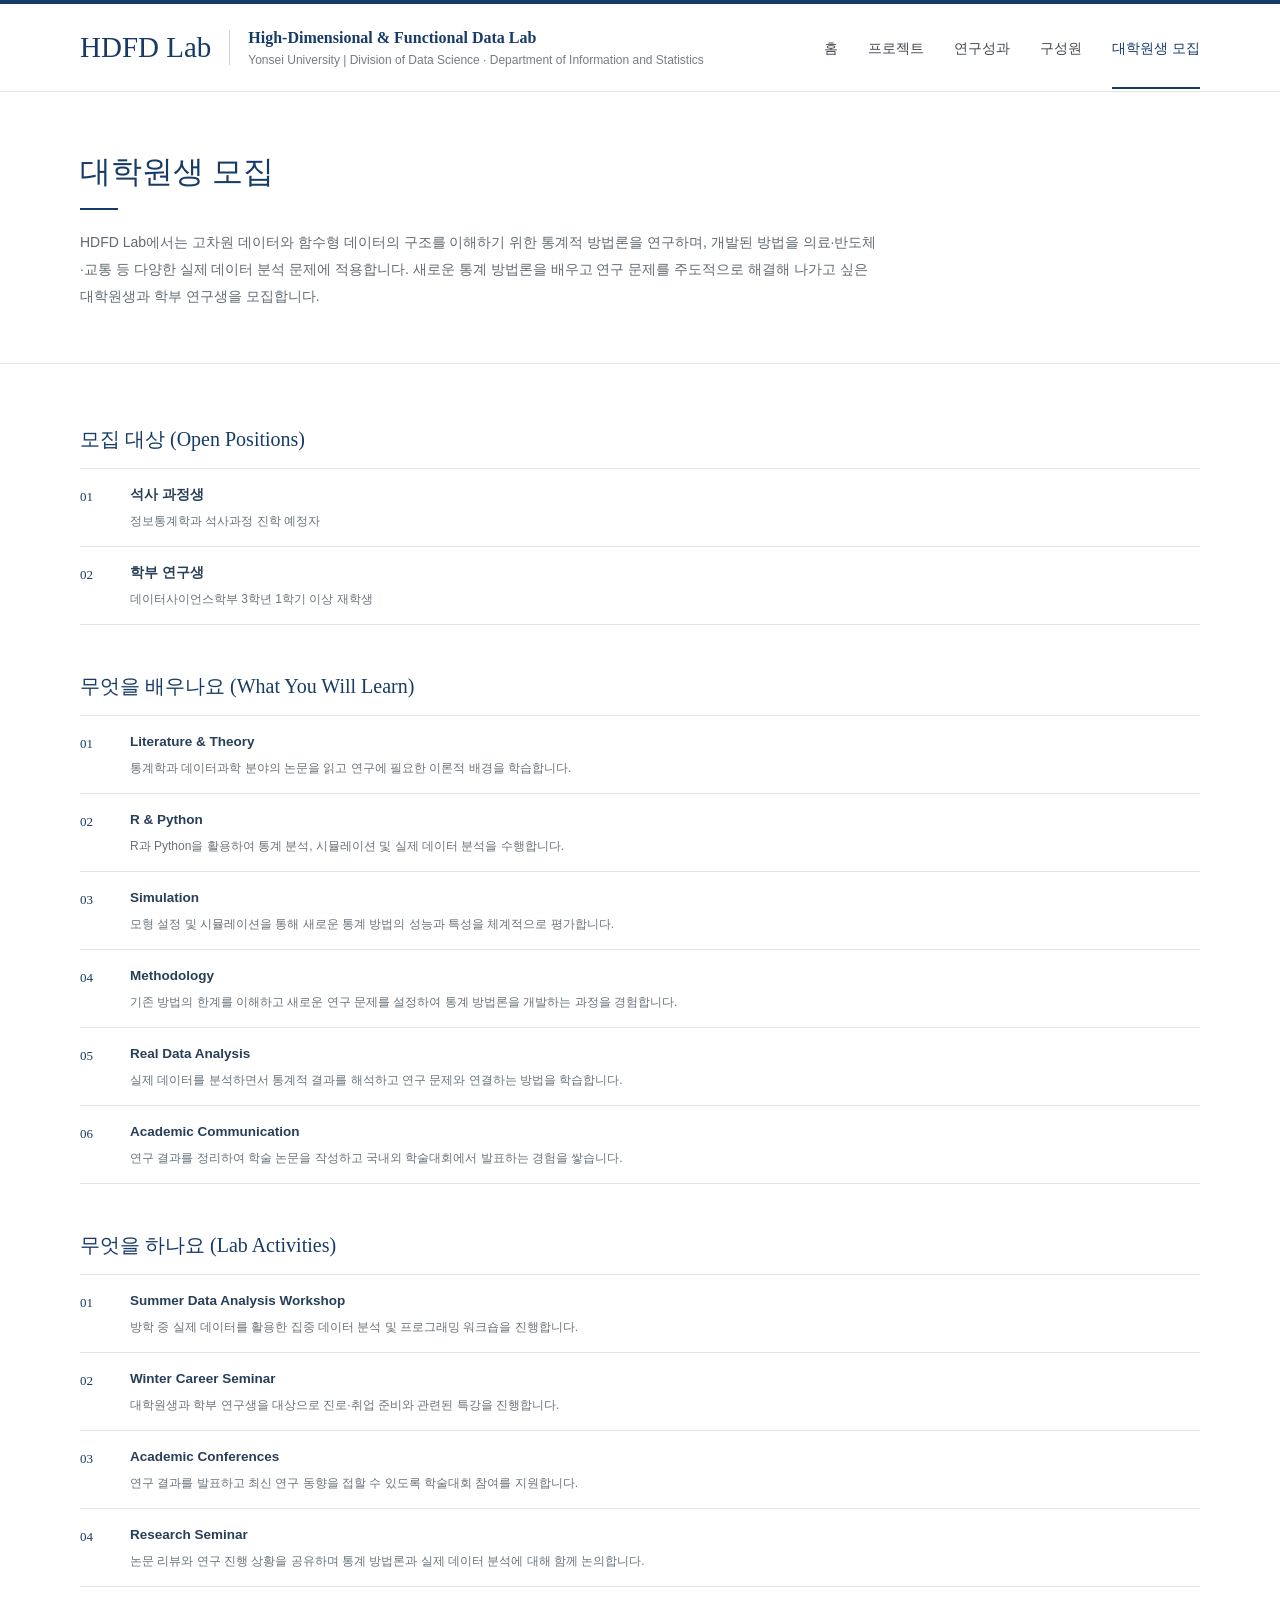
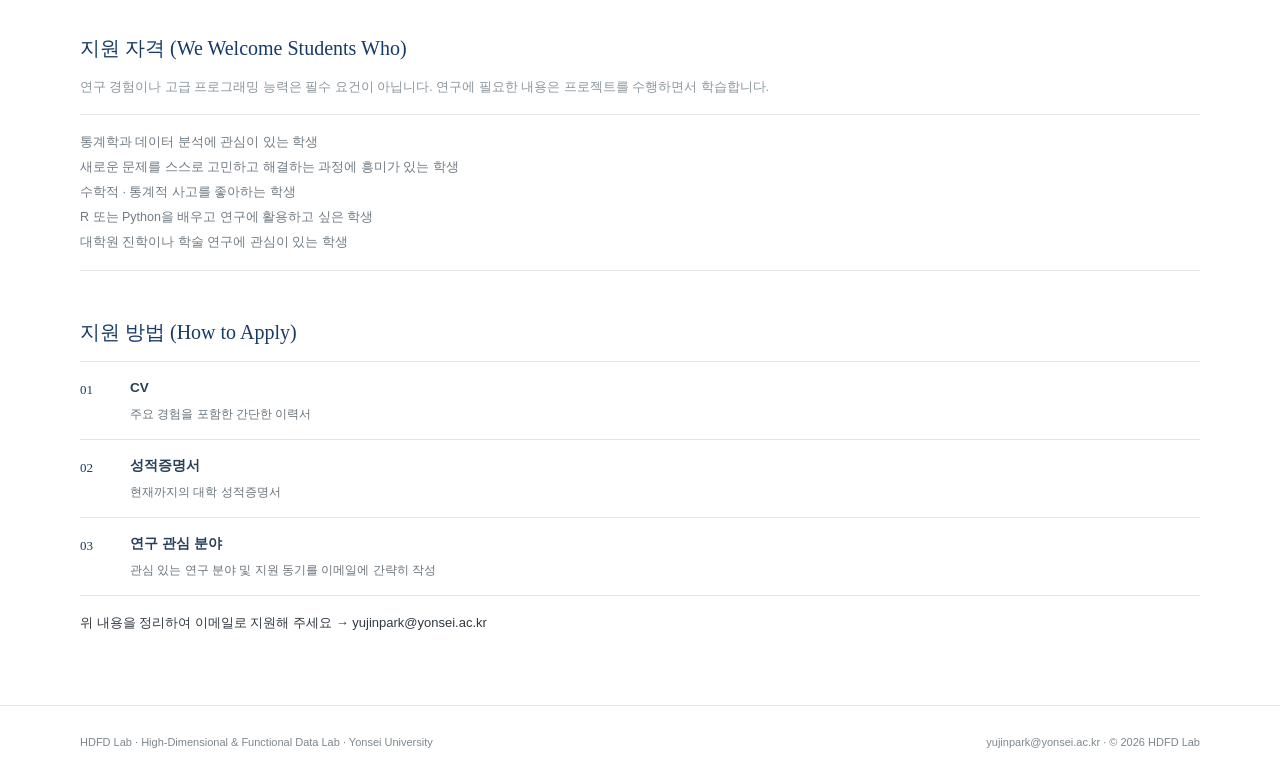
==== commit a4dae975: "Update join.html" ====
--- a/join.html
+++ b/join.html
@@ -6,6 +6,15 @@
 <title>대학원생 모집 | HDFD Lab</title>
 <meta name="description" content="HDFD Lab 대학원생 및 학부 연구생 모집 안내">
 <link rel="icon" href="data:image/svg+xml,%3Csvg xmlns='http://www.w3.org/2000/svg' viewBox='0 0 64 64'%3E%3Crect width='64' height='64' fill='%23173b67'/%3E%3Ctext x='32' y='41' font-family='Georgia,serif' font-size='24' fill='white' text-anchor='middle'%3EHF%3C/text%3E%3C/svg%3E">
+
+<script async src="https://www.googletagmanager.com/gtag/js?id=G-N3XYQPV3VK"></script>
+<script>
+  window.dataLayer = window.dataLayer || [];
+  function gtag(){dataLayer.push(arguments);}
+  gtag('js', new Date());
+  gtag('config', 'G-N3XYQPV3VK');
+</script>
+  
 <link rel="stylesheet" href="css/style.css">
 </head>
 <body>
--- a/css/style.css
+++ b/css/style.css
@@ -28,7 +28,7 @@
 .brand-detail .sub{font-size:12px;color:#737e86;margin-top:3px}
 
 nav{display:flex;align-items:center;gap:30px}
-nav a{font-size:13px;color:#404950;padding:31px 0 27px;border-bottom:2px solid transparent;white-space:nowrap}
+nav a{font-size:14px;color:#404950;padding:31px 0 27px;border-bottom:2px solid transparent;white-space:nowrap}
 nav a:hover,nav a.active{color:var(--navy);border-color:var(--navy)}
 
 .navToggle{display:none;background:none;border:0;cursor:pointer;padding:8px;margin-left:12px}
@@ -62,7 +62,7 @@
 .research .num{font-family:Georgia,serif;color:var(--navy);font-size:13px}
 .research h3{font-size:17px;font-weight:600;color:#273f58;margin:10px 0 12px}
 .research ul{list-style:none;padding:0;margin:0}
-.research li{font-size:11.8px;color:#68737b;margin:4px 0}
+.research li{font-size:13px;color:#68737b;margin:4px 0}
 .research li:before{content:"·";color:#8a969e;margin-right:7px}
 
 .featured{background:var(--soft)}
@@ -75,7 +75,7 @@
   display:grid;grid-template-columns:82px 1fr;gap:17px;padding:13px 0;border-bottom:1px solid var(--line)
 }
 .news-row .date{font-family:Georgia,serif;color:var(--navy);font-size:12px}
-.news-row .text{font-size:12.5px;color:#414a51}
+.news-row .text{font-size:13.5px;color:#414a51}
 .project-row{
   display:grid;grid-template-columns:60px 1fr;gap:14px;padding:12px 0;border-bottom:1px solid var(--line);align-items:center
 }
@@ -91,7 +91,7 @@
 .pub-row .pub-meta{font-size:12px;color:#68737b;margin-top:5px}
 .pub-row .pub-meta strong{color:var(--navy);font-weight:600}
 .pub-list.muted .pub-title{color:#4c5760}
-.pub-note{font-size:11px;color:#8a969e;margin-top:10px}
+.pub-note{font-size:12.5px;color:#8a969e;margin-top:10px}
 
 .proj-list{border-top:1px solid var(--line);max-width:760px}
 .proj-row{display:grid;grid-template-columns:96px 1fr;gap:16px;padding:16px 0;border-bottom:1px solid var(--line)}
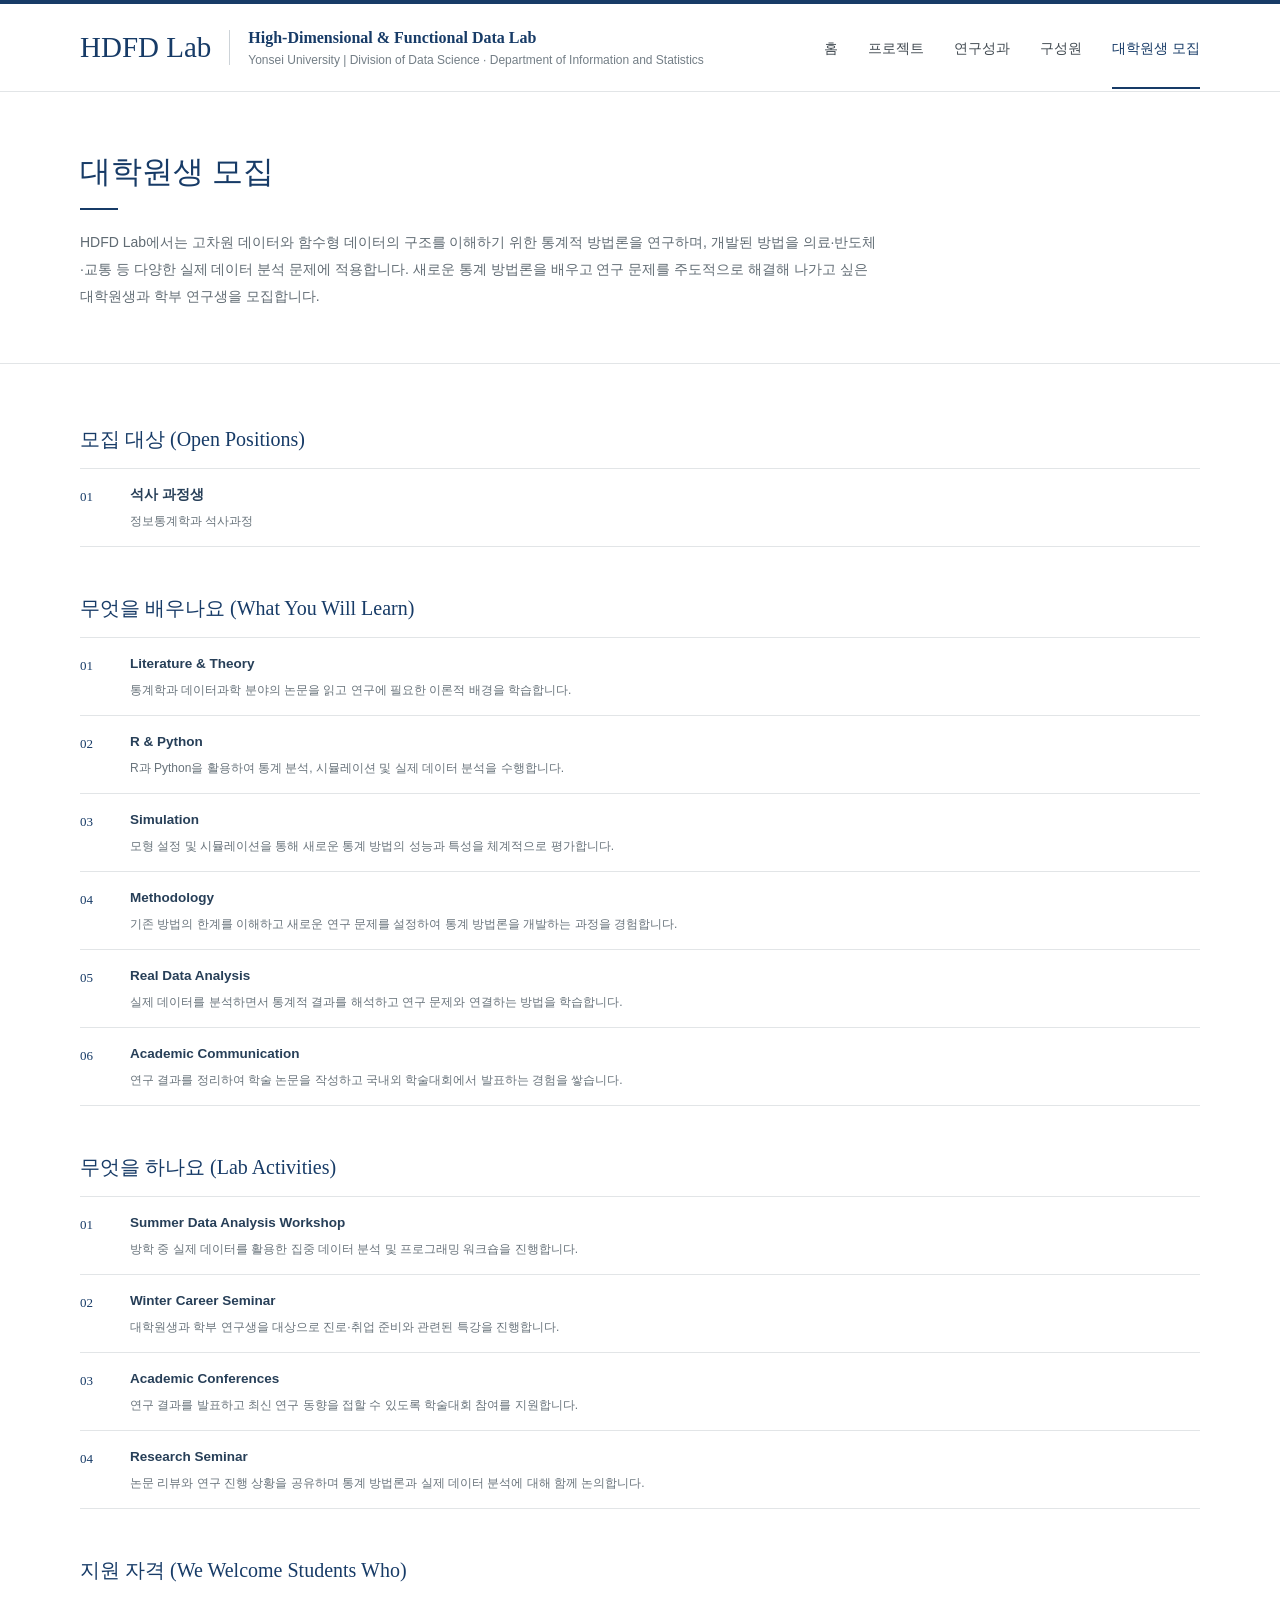
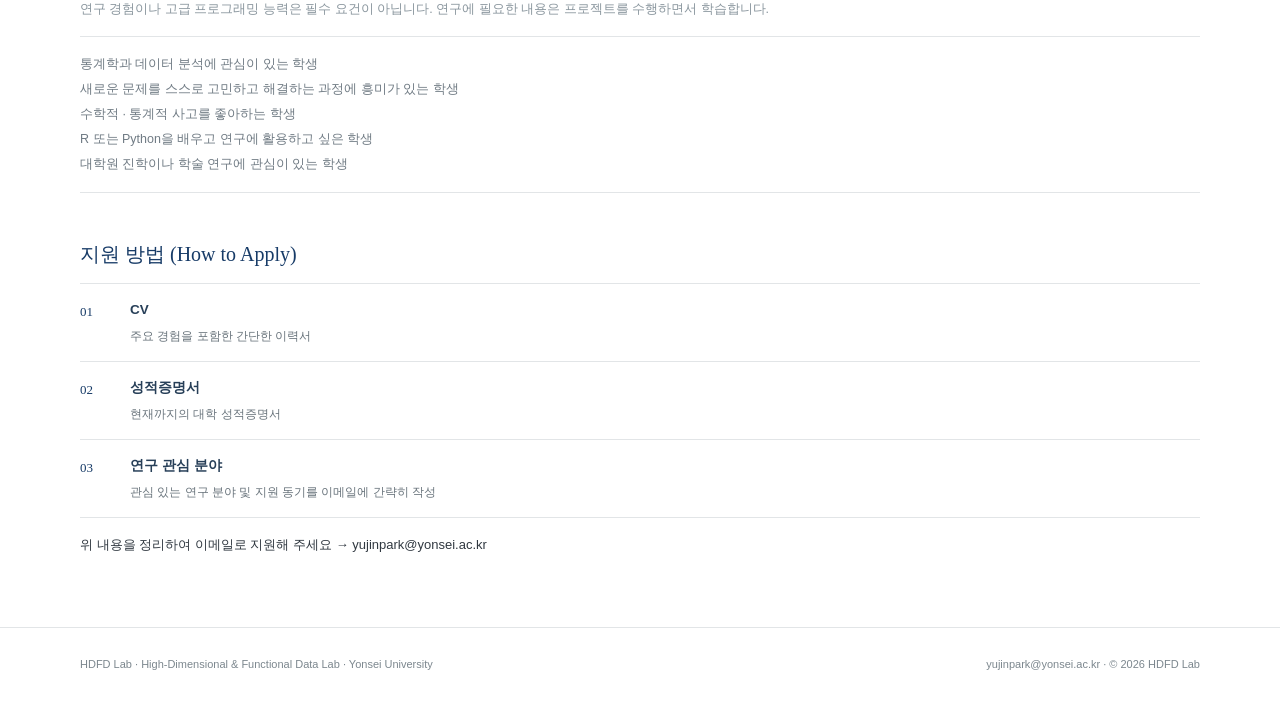
==== commit 12f87011: "Update join.html" ====
--- a/join.html
+++ b/join.html
@@ -68,9 +68,10 @@
           <div class="num">01</div>
           <div>
             <div class="pub-title">석사 과정생</div>
-            <div class="pub-meta">정보통계학과 석사과정 진학 예정자</div>
-          </div>
-        </div>
+            <div class="pub-meta">정보통계학과 석사과정</div>
+          </div>
+        </div>
+        <!-- 
         <div class="pub-row">
           <div class="num">02</div>
           <div>
@@ -79,6 +80,7 @@
           </div>
         </div>
       </div>
+        -->
 
       <div class="list-head" style="margin-top:44px">
         <h2 style="font-size:20px">무엇을 배우나요 (What You Will Learn)</h2>
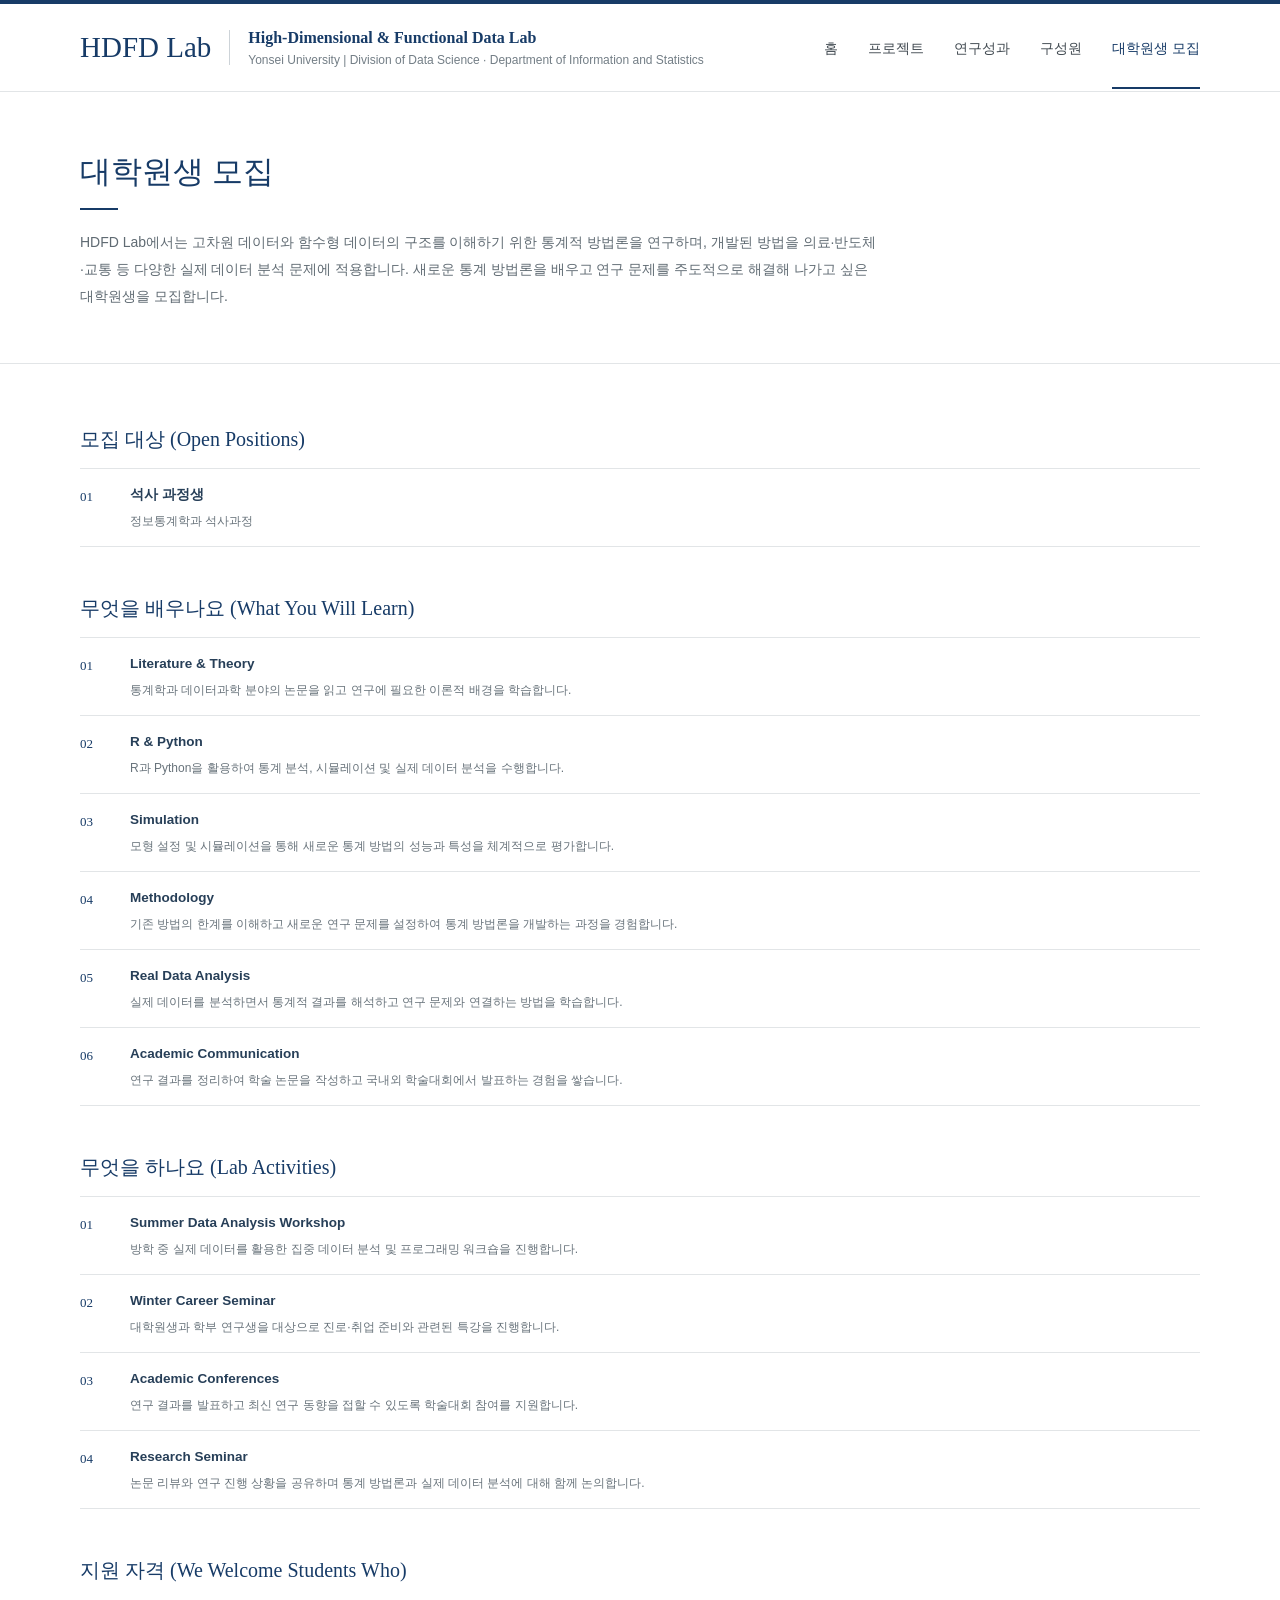
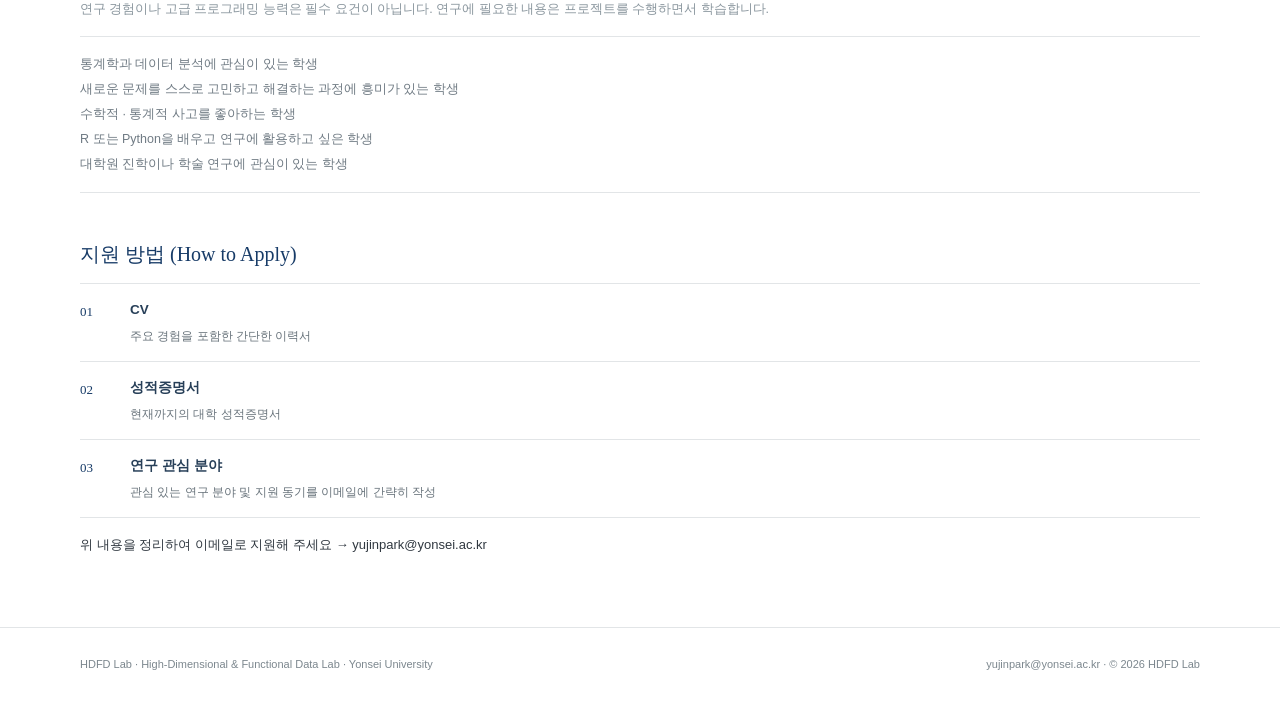
==== commit 0638dd86: "Update join.html" ====
--- a/join.html
+++ b/join.html
@@ -52,7 +52,7 @@
       <p>
         HDFD Lab에서는 고차원 데이터와 함수형 데이터의 구조를 이해하기 위한 통계적 방법론을 연구하며,
         개발된 방법을 의료·반도체·교통 등 다양한 실제 데이터 분석 문제에 적용합니다.
-        새로운 통계 방법론을 배우고 연구 문제를 주도적으로 해결해 나가고 싶은 대학원생과 학부 연구생을 모집합니다.
+        새로운 통계 방법론을 배우고 연구 문제를 주도적으로 해결해 나가고 싶은 대학원생을 모집합니다.
       </p>
     </div>
   </section>
--- a/css/style.css
+++ b/css/style.css
@@ -104,8 +104,10 @@
 .person-photo{width:135px;height:165px;background:#eef1f3;border:1px solid var(--line);display:flex;align-items:center;justify-content:center;color:#879198;font-size:11px;text-align:center;overflow:hidden}
 .person-photo img{width:100%;height:100%;object-fit:cover;display:block}
 .person h3{font-family:var(--serif);font-size:24px;font-weight:400;color:var(--navy);margin:0 0 4px}
-.person .position{font-size:12px;color:var(--muted);margin-bottom:18px}
+.person .position{font-size:12px;color:var(--muted);margin-bottom:18px;word-break:keep-all}
 .person p{font-size:12.5px;margin:5px 0}
+.person-photo.placeholder{background:#d6e2ec}
+.person-photo.placeholder svg{width:56px;height:56px;fill:#ffffff}
 .member-list{border-top:1px solid var(--line)}
 .member{display:flex;justify-content:space-between;padding:12px 0;border-bottom:1px solid var(--line);font-size:12.5px}
 .member span{color:var(--muted)}
